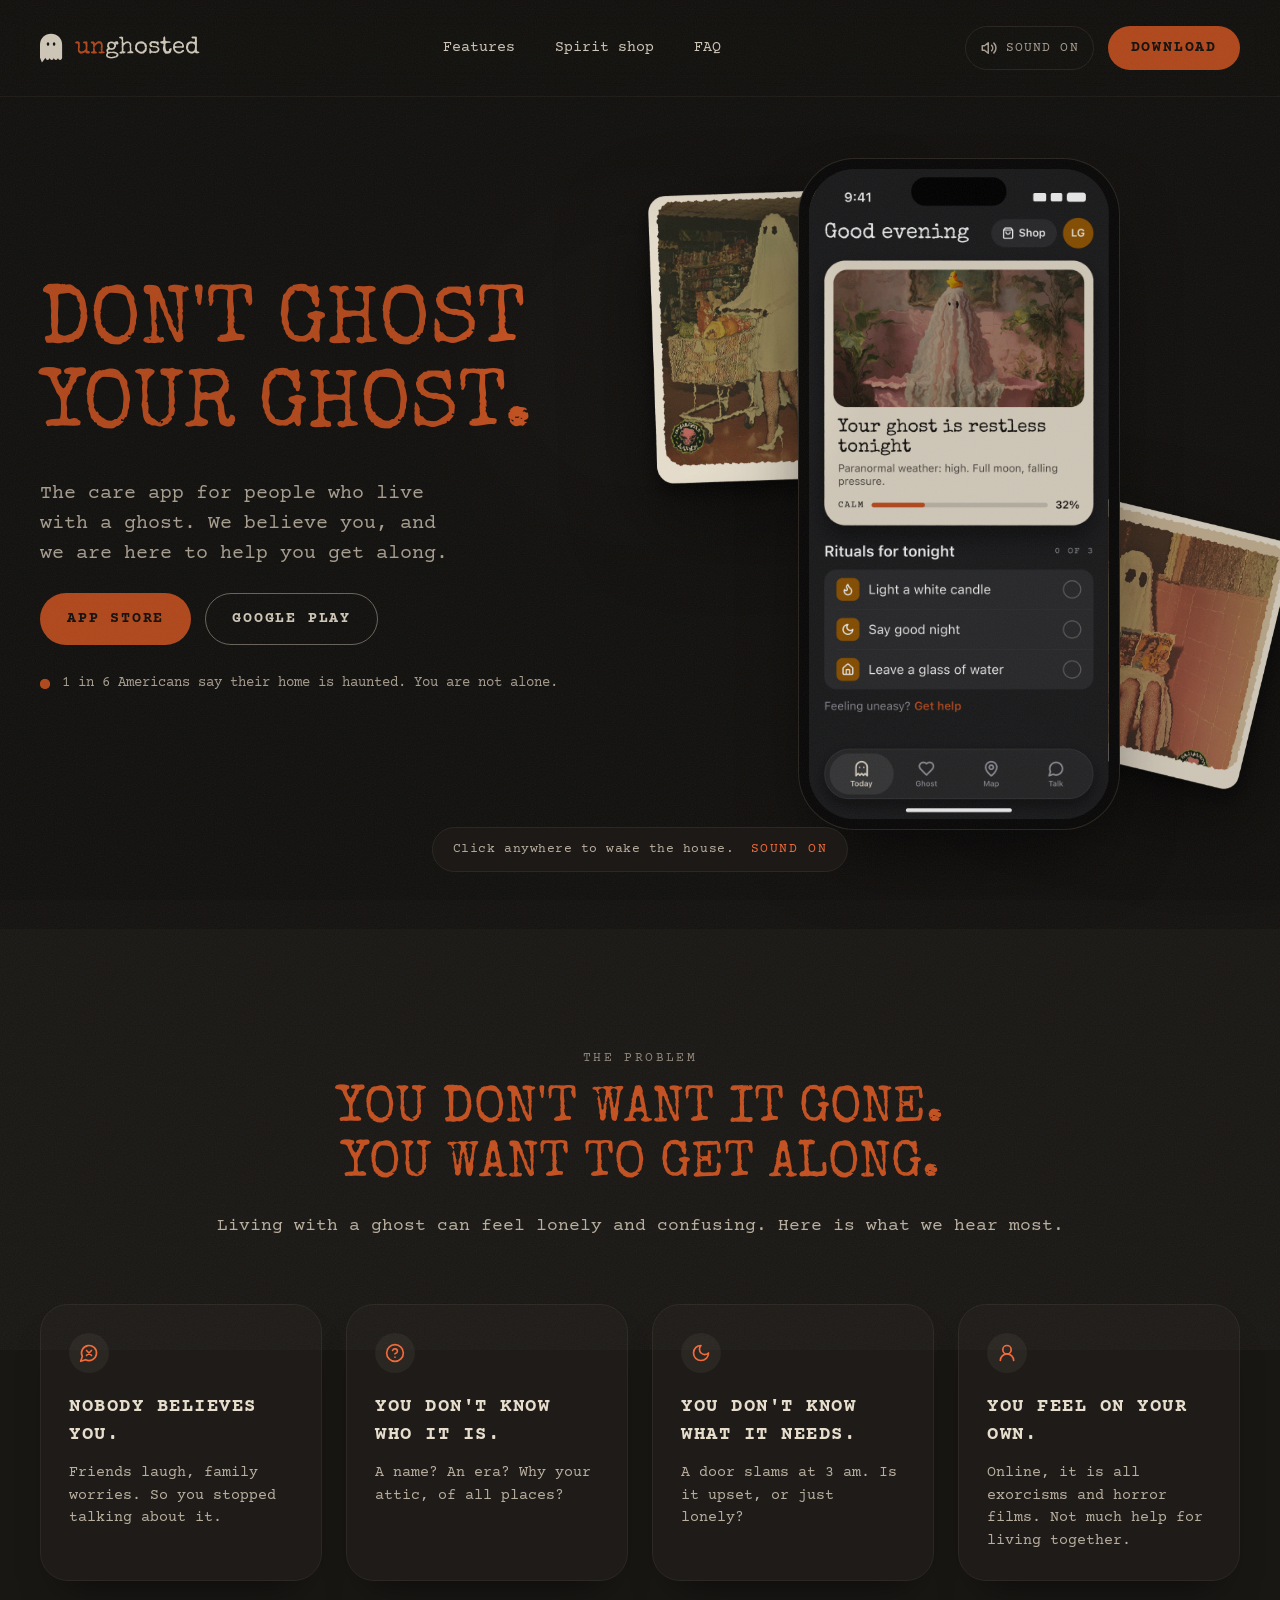
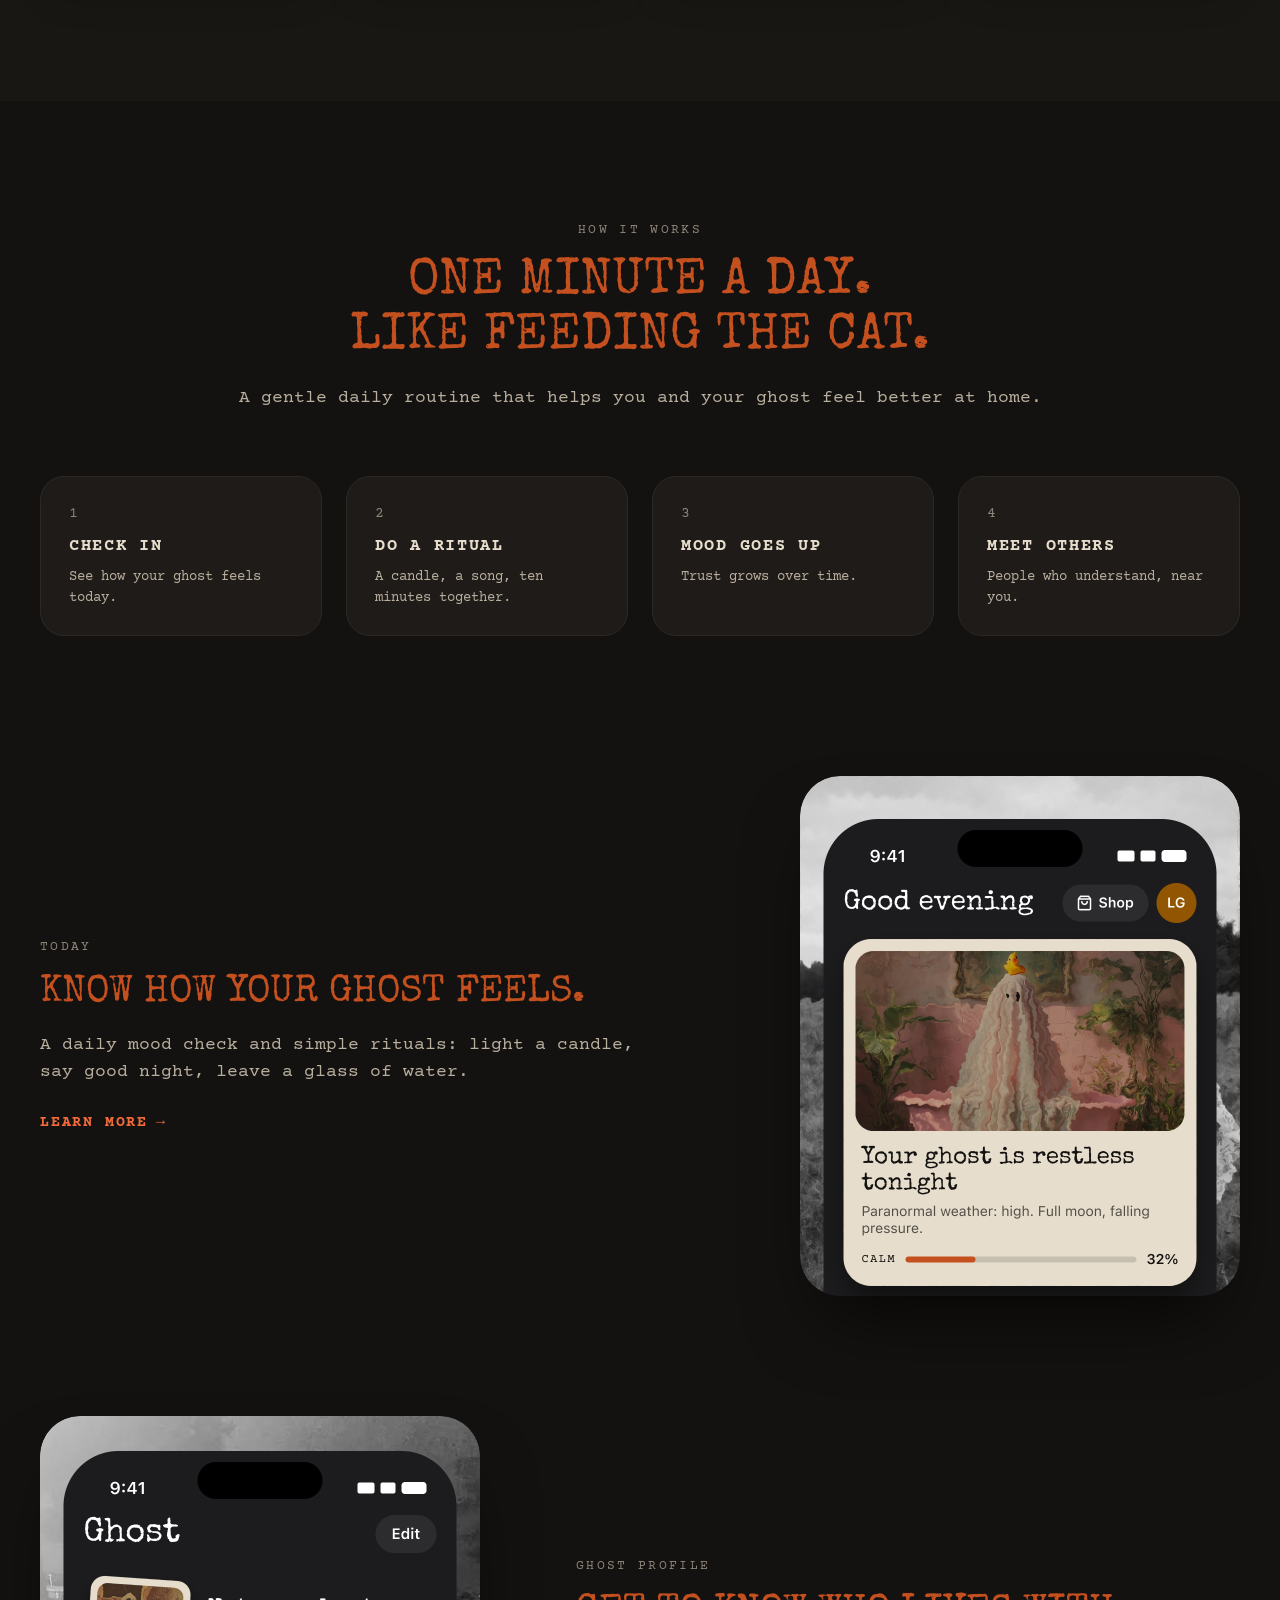
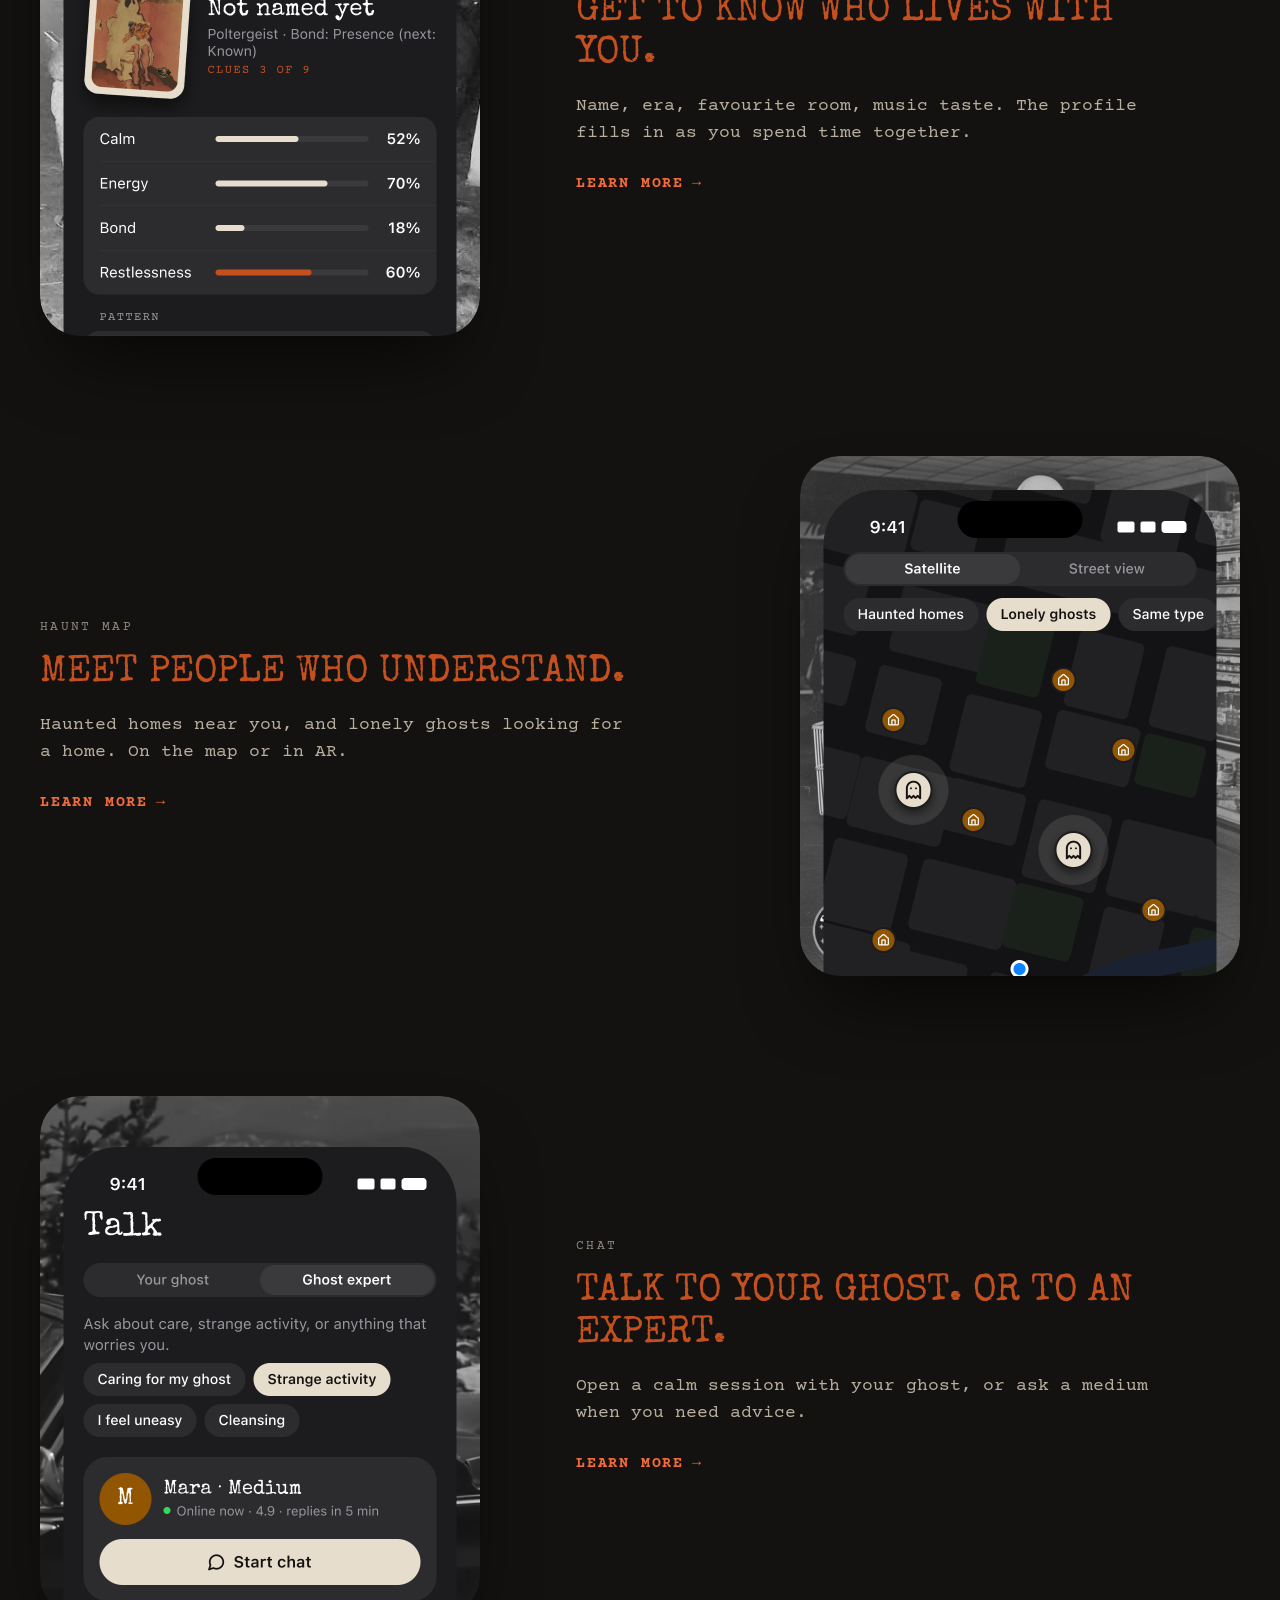
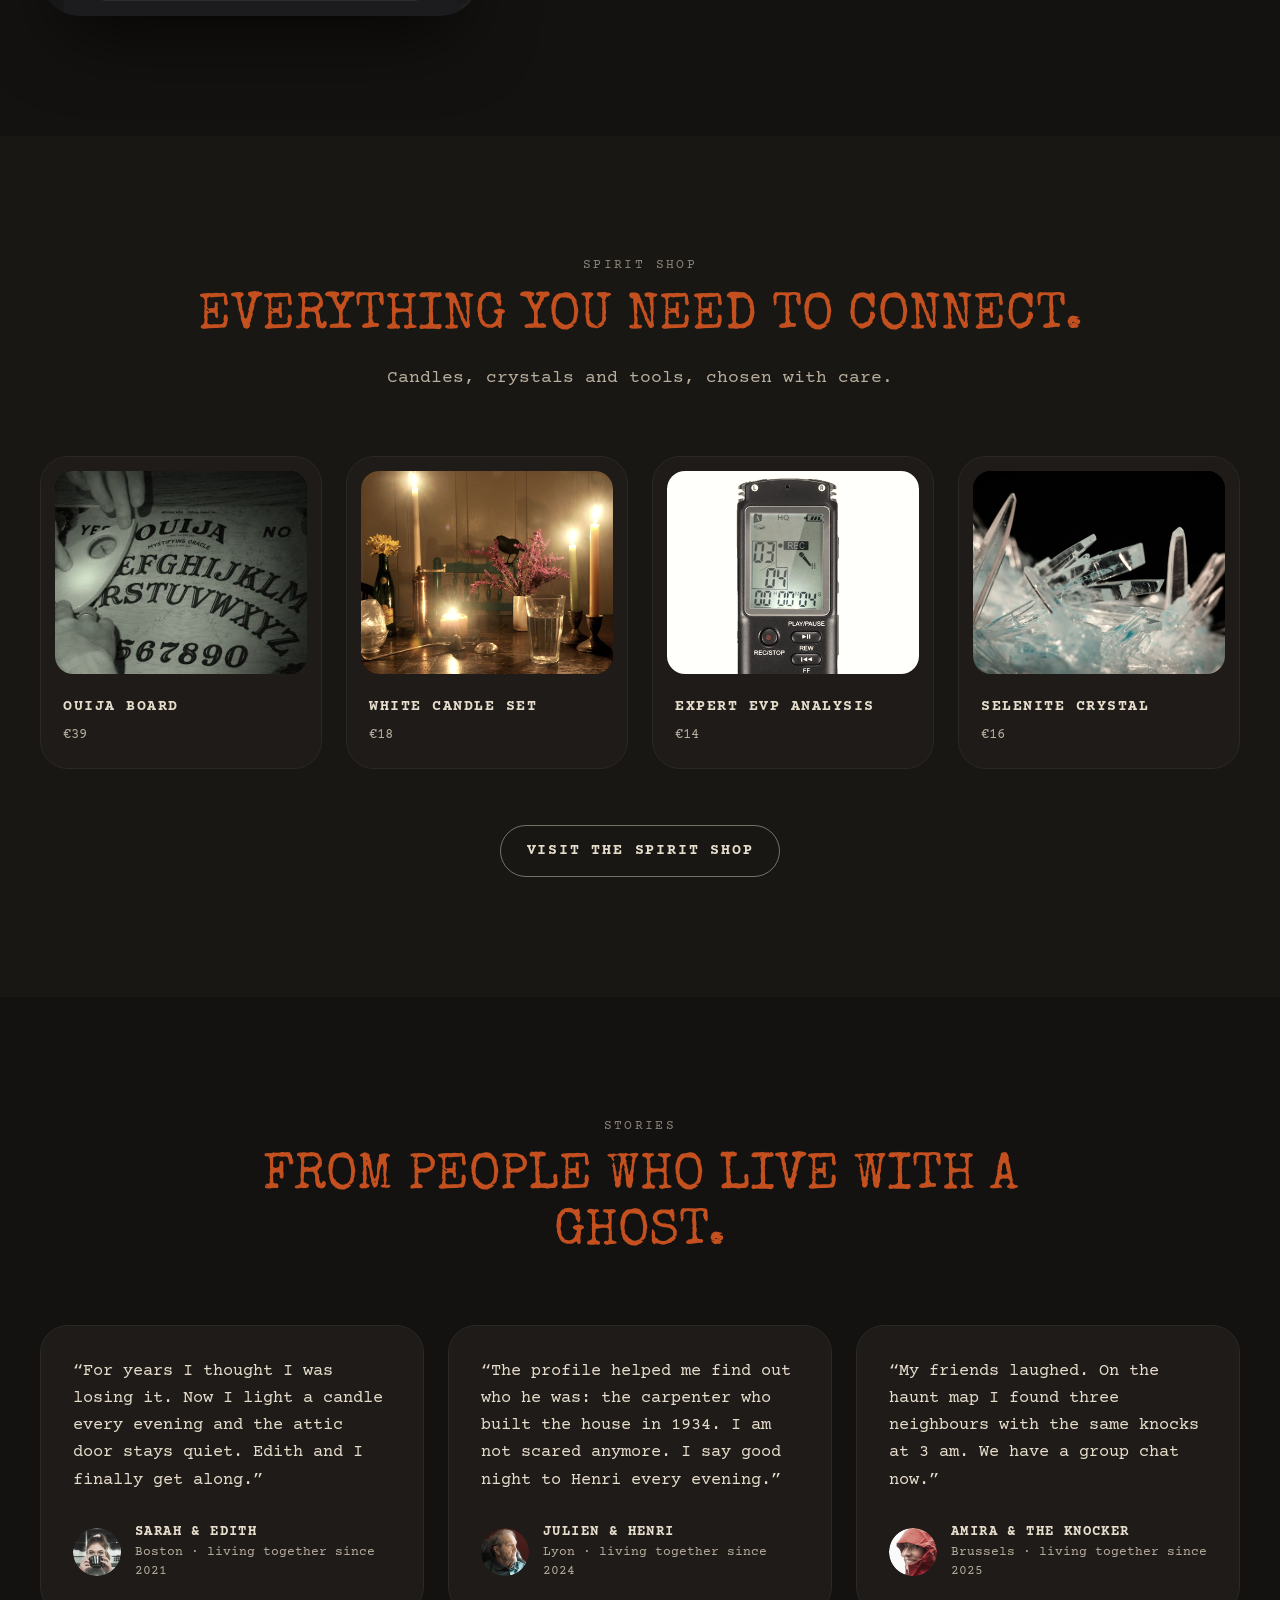
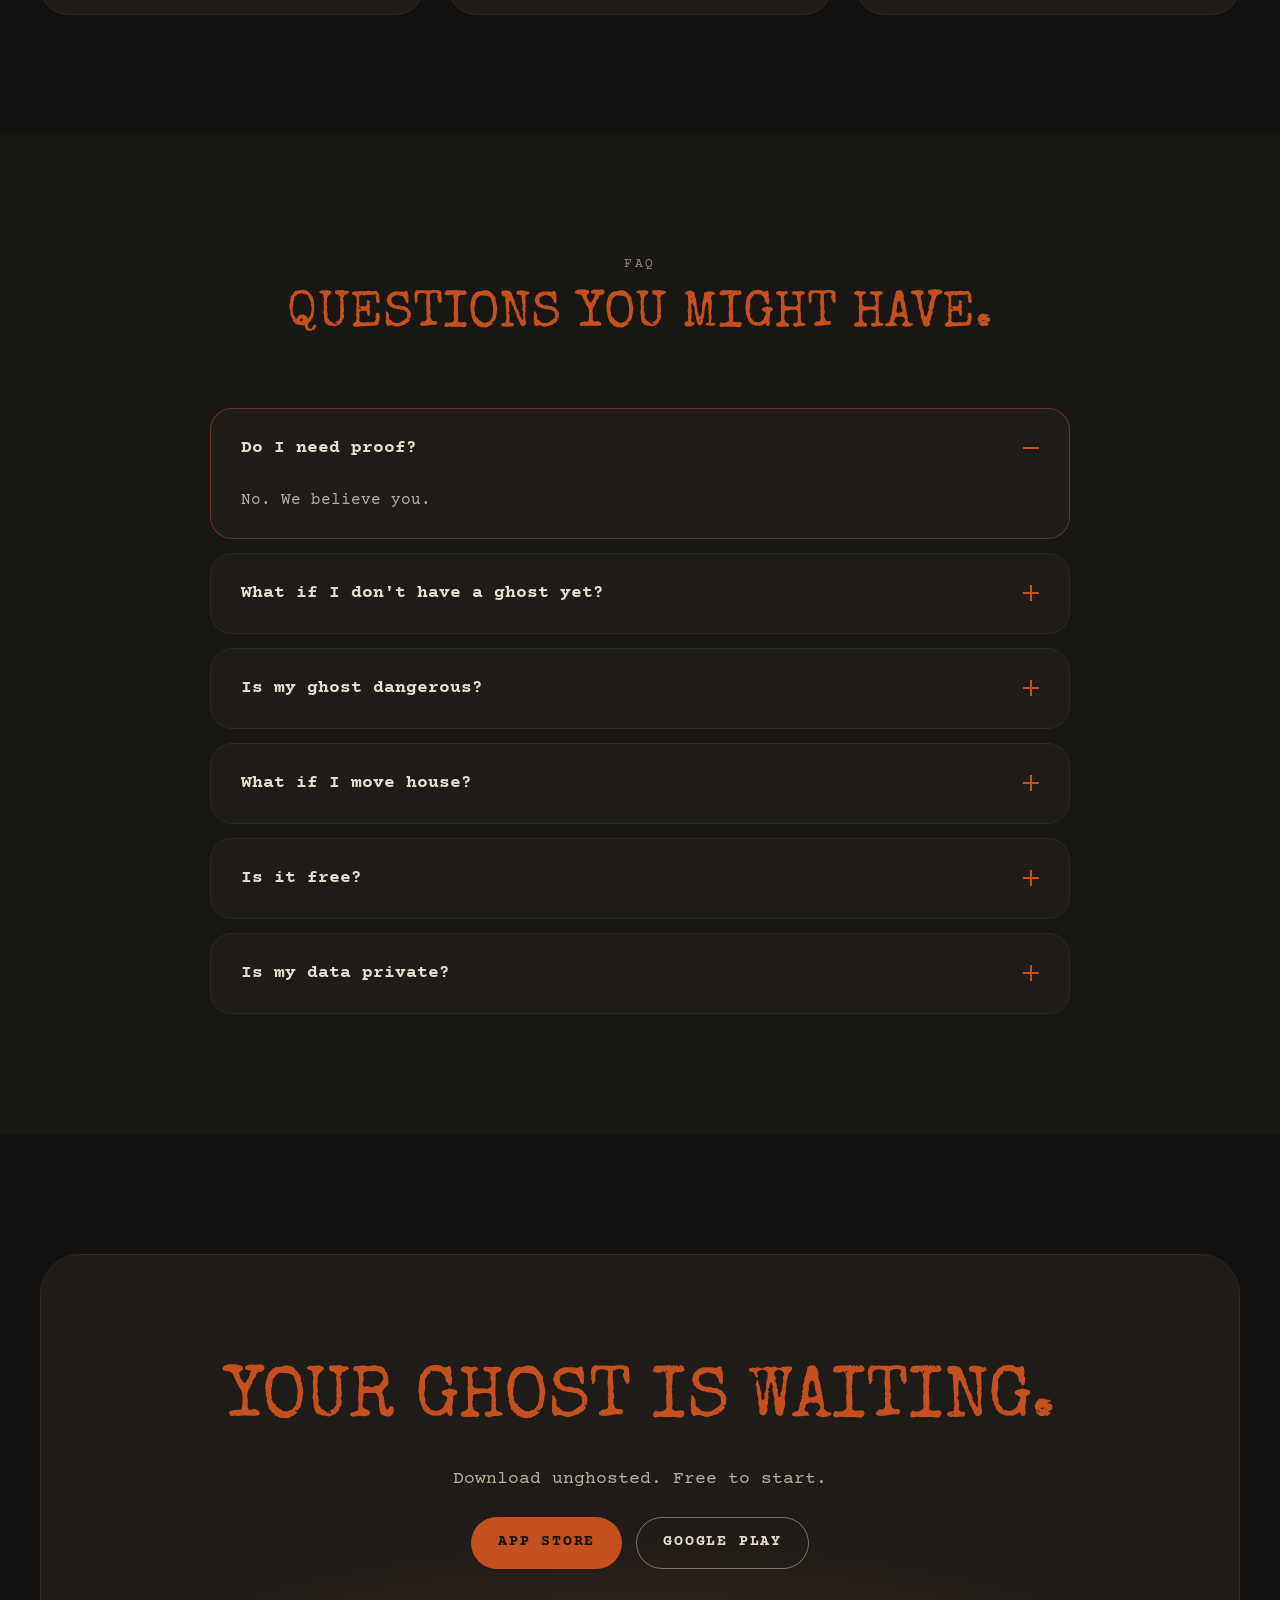
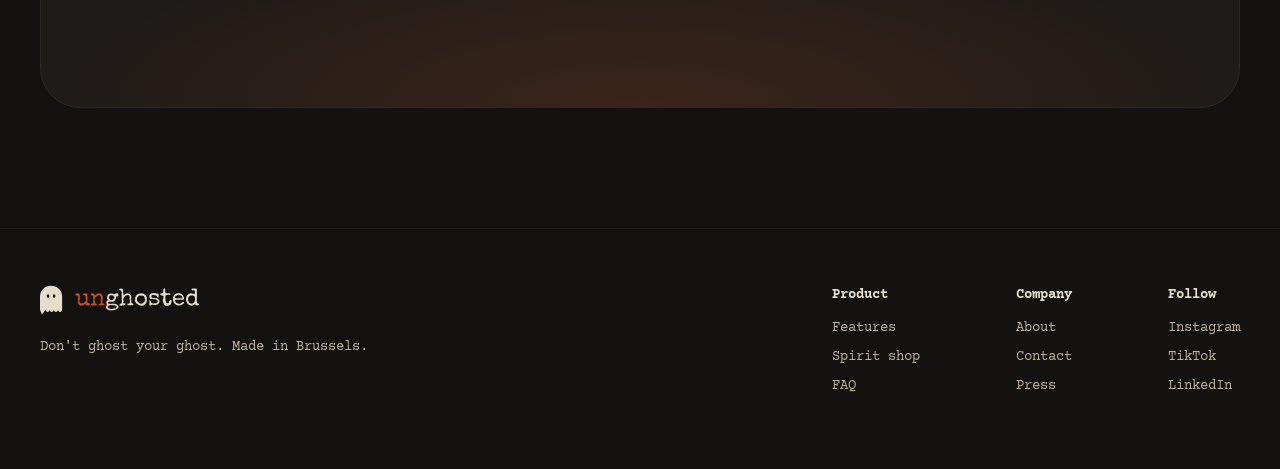
==== index.html @ 817fb68c "Add unghosted landing page Static site built from the Figma landing design: flashlight cursor veil, " ====
<!doctype html>
<html lang="en">
<head>
  <meta charset="utf-8">
  <meta name="viewport" content="width=device-width, initial-scale=1">
  <title>unghosted · Don't ghost your ghost.</title>
  <link rel="icon" href="assets/favicon.svg" type="image/svg+xml">
  <meta name="description" content="The care app for people who live with a ghost. We believe you, and we are here to help you get along.">
  <link rel="preconnect" href="https://fonts.googleapis.com">
  <link rel="preconnect" href="https://fonts.gstatic.com" crossorigin>
  <link href="https://fonts.googleapis.com/css2?family=Courier+Prime:wght@400;700&family=Special+Elite&display=swap" rel="stylesheet">
  <link rel="stylesheet" href="styles.css">
</head>
<body>

  <!-- Experience layers -->
  <div class="veil" aria-hidden="true"></div>
  <div class="grain" aria-hidden="true"></div>

  <!-- 01 Nav -->
  <header class="nav">
    <div class="wrap nav__inner">
      <a href="#top" class="logo" data-sound="boo-short">
        <svg class="logo__mark" viewBox="0 0 24 30" aria-hidden="true"><path fill-rule="evenodd" clip-rule="evenodd" d="M0 11.5385C0 8.47827 1.21566 5.54342 3.37954 3.37954C5.54342 1.21566 8.47827 0 11.5385 0C14.5987 0 17.5335 1.21566 19.6974 3.37954C21.8613 5.54342 23.0769 8.47827 23.0769 11.5385V25.2404C23.0769 25.8142 22.849 26.3645 22.4433 26.7702C22.0375 27.1759 21.4872 27.4038 20.9135 27.4038C20.3397 27.4038 19.7894 27.1759 19.3837 26.7702C18.9779 26.3645 18.75 25.8142 18.75 25.2404C18.75 25.8142 18.5221 26.3645 18.1163 26.7702C17.7106 27.1759 17.1603 27.4038 16.5865 27.4038C16.0128 27.4038 15.4625 27.1759 15.0567 26.7702C14.651 26.3645 14.4231 25.8142 14.4231 25.2404C14.4231 25.8142 14.1951 26.3645 13.7894 26.7702C13.3837 27.1759 12.8334 27.4038 12.2596 27.4038C11.6858 27.4038 11.1355 27.1759 10.7298 26.7702C10.3241 26.3645 10.0962 25.8142 10.0962 25.2404C10.0962 25.8142 9.86822 26.3645 9.46249 26.7702C9.05676 27.1759 8.50648 27.4038 7.93269 27.4038C7.35891 27.4038 6.80862 27.1759 6.40289 26.7702C5.99717 26.3645 5.76923 25.8142 5.76923 25.2404L2.01923 30L0 25.2404V11.5385ZM7.06731 10.8173C7.06731 11.3146 7.20407 11.7915 7.44751 12.1431C7.69094 12.4948 8.02111 12.6923 8.36538 12.6923C8.70966 12.6923 9.03983 12.4948 9.28326 12.1431C9.5267 11.7915 9.66346 11.3146 9.66346 10.8173C9.66346 10.32 9.5267 9.84311 9.28326 9.49148C9.03983 9.13985 8.70966 8.94231 8.36538 8.94231C8.02111 8.94231 7.69094 9.13985 7.44751 9.49148C7.20407 9.84311 7.06731 10.32 7.06731 10.8173ZM13.4135 10.8173C13.4135 11.3146 13.5502 11.7915 13.7937 12.1431C14.0371 12.4948 14.3673 12.6923 14.7115 12.6923C15.0558 12.6923 15.386 12.4948 15.6294 12.1431C15.8729 11.7915 16.0096 11.3146 16.0096 10.8173C16.0096 10.32 15.8729 9.84311 15.6294 9.49148C15.386 9.13985 15.0558 8.94231 14.7115 8.94231C14.3673 8.94231 14.0371 9.13985 13.7937 9.49148C13.5502 9.84311 13.4135 10.32 13.4135 10.8173Z"/></svg>
        <span class="logo__word"><span class="logo__un">un</span>ghosted</span>
      </a>
      <nav class="nav__links" aria-label="Main">
        <a href="#features">Features</a>
        <a href="#shop">Spirit shop</a>
        <a href="#faq">FAQ</a>
      </nav>
      <div class="nav__actions">
        <button class="sound-toggle" type="button" aria-pressed="true" aria-label="Sound on">
          <svg viewBox="0 0 24 24" aria-hidden="true"><path d="M11 5 6 9H3v6h3l5 4V5Z"/><path class="wave" d="M15.5 8.5a5 5 0 0 1 0 7"/><path class="wave" d="M18.5 5.5a9 9 0 0 1 0 13"/><path class="mute" d="m16 9 6 6m0-6-6 6"/></svg>
          <span class="sound-toggle__label">Sound on</span>
        </button>
        <a href="#download" class="btn btn--rust" data-sound="boo">Download</a>
      </div>
    </div>
  </header>

  <main id="top">

    <!-- 02 Hero -->
    <section class="hero">
      <div class="wrap hero__inner">
        <div class="hero__text">
          <h1 class="display flicker reveal">Don't ghost<br>your ghost.</h1>
          <p class="lead reveal" style="--d:.1s">The care app for people who live with a ghost. We believe you, and we are here to help you get along.</p>
          <div class="store-buttons reveal" style="--d:.2s">
            <a href="#download" class="btn btn--rust" data-sound="boo">App Store</a>
            <a href="#download" class="btn btn--ghost" data-sound="boo">Google Play</a>
          </div>
          <p class="proof reveal" style="--d:.3s"><span class="pulse-dot" aria-hidden="true"></span>1 in 6 Americans say their home is haunted. You are not alone.</p>
        </div>
        <div class="hero__visual" data-parallax>
          <img class="print print--back float" src="assets/print-cart.png" alt="Found photo: a ghost in a sheet pushing a shopping cart" data-depth="0.6" data-sound="whisper">
          <img class="print print--front float float--2" src="assets/print-toilet.png" alt="Found photo: a ghost in a sheet reading comics on the toilet" data-depth="1.2" data-sound="whisper">
          <div class="phone float float--3" data-depth="2">
            <img src="assets/hero-today.png" alt="Ghostly app, Today screen: Your ghost is restless tonight">
          </div>
        </div>
      </div>
    </section>

    <!-- 03 Problem -->
    <section class="section section--alt" id="problem">
      <div class="wrap">
        <header class="section__head reveal">
          <p class="eyebrow">The problem</p>
          <h2 class="h2">You don't want it gone.<br>You want to get along.</h2>
          <p class="sub">Living with a ghost can feel lonely and confusing. Here is what we hear most.</p>
        </header>
        <div class="cards cards--4">
          <article class="card reveal" style="--d:.0s">
            <span class="card__icon" aria-hidden="true"><svg viewBox="0 0 24 24"><path d="M7.9 20A9 9 0 1 0 4 16.1L2 22Z"/><path d="m9 9 6 6m0-6-6 6"/></svg></span>
            <h3 class="card__title">Nobody believes you.</h3>
            <p class="card__text">Friends laugh, family worries. So you stopped talking about it.</p>
          </article>
          <article class="card reveal" style="--d:.08s">
            <span class="card__icon" aria-hidden="true"><svg viewBox="0 0 24 24"><circle cx="12" cy="12" r="10"/><path d="M9.1 9a3 3 0 0 1 5.8 1c0 2-3 3-3 3"/><path d="M12 17h.01"/></svg></span>
            <h3 class="card__title">You don't know who it is.</h3>
            <p class="card__text">A name? An era? Why your attic, of all places?</p>
          </article>
          <article class="card reveal" style="--d:.16s">
            <span class="card__icon" aria-hidden="true"><svg viewBox="0 0 24 24"><path d="M12 3a6 6 0 0 0 9 9 9 9 0 1 1-9-9Z"/></svg></span>
            <h3 class="card__title">You don't know what it needs.</h3>
            <p class="card__text">A door slams at 3 am. Is it upset, or just lonely?</p>
          </article>
          <article class="card reveal" style="--d:.24s">
            <span class="card__icon" aria-hidden="true"><svg viewBox="0 0 24 24"><circle cx="12" cy="8" r="5"/><path d="M20 21a8 8 0 0 0-16 0"/></svg></span>
            <h3 class="card__title">You feel on your own.</h3>
            <p class="card__text">Online, it is all exorcisms and horror films. Not much help for living together.</p>
          </article>
        </div>
      </div>
    </section>

    <!-- 04 Features -->
    <section class="section" id="features">
      <div class="wrap">
        <header class="section__head reveal">
          <p class="eyebrow">How it works</p>
          <h2 class="h2">One minute a day.<br>Like feeding the cat.</h2>
          <p class="sub">A gentle daily routine that helps you and your ghost feel better at home.</p>
        </header>

        <ol class="steps">
          <li class="step reveal" style="--d:0s"><span class="step__n">1</span><strong>Check in</strong><span>See how your ghost feels today.</span></li>
          <li class="step reveal" style="--d:.08s"><span class="step__n">2</span><strong>Do a ritual</strong><span>A candle, a song, ten minutes together.</span></li>
          <li class="step reveal" style="--d:.16s"><span class="step__n">3</span><strong>Mood goes up</strong><span>Trust grows over time.</span></li>
          <li class="step reveal" style="--d:.24s"><span class="step__n">4</span><strong>Meet others</strong><span>People who understand, near you.</span></li>
        </ol>

        <div class="feature" id="today">
          <div class="feature__text reveal">
            <p class="eyebrow">Today</p>
            <h3 class="h3">Know how your ghost feels.</h3>
            <p class="sub">A daily mood check and simple rituals: light a candle, say good night, leave a glass of water.</p>
            <a class="link" href="#download" data-sound="creak">Learn more <span aria-hidden="true">→</span></a>
          </div>
          <div class="feature__visual reveal tilt" style="--d:.1s"><img src="assets/feature-today.png" alt="Today screen: your ghost is restless tonight, calm 32%"></div>
        </div>

        <div class="feature feature--flip" id="profile">
          <div class="feature__text reveal">
            <p class="eyebrow">Ghost profile</p>
            <h3 class="h3">Get to know who lives with you.</h3>
            <p class="sub">Name, era, favourite room, music taste. The profile fills in as you spend time together.</p>
            <a class="link" href="#download" data-sound="creak">Learn more <span aria-hidden="true">→</span></a>
          </div>
          <div class="feature__visual reveal tilt" style="--d:.1s"><img src="assets/feature-profile.png" alt="Ghost profile screen: not named yet, poltergeist, clues 3 of 9"></div>
        </div>

        <div class="feature" id="map">
          <div class="feature__text reveal">
            <p class="eyebrow">Haunt map</p>
            <h3 class="h3">Meet people who understand.</h3>
            <p class="sub">Haunted homes near you, and lonely ghosts looking for a home. On the map or in AR.</p>
            <a class="link" href="#download" data-sound="creak">Learn more <span aria-hidden="true">→</span></a>
          </div>
          <div class="feature__visual reveal tilt" style="--d:.1s"><img src="assets/feature-map.png" alt="Haunt map screen with haunted homes and lonely ghosts nearby"></div>
        </div>

        <div class="feature feature--flip" id="chat">
          <div class="feature__text reveal">
            <p class="eyebrow">Chat</p>
            <h3 class="h3">Talk to your ghost. Or to an expert.</h3>
            <p class="sub">Open a calm session with your ghost, or ask a medium when you need advice.</p>
            <a class="link" href="#download" data-sound="creak">Learn more <span aria-hidden="true">→</span></a>
          </div>
          <div class="feature__visual reveal tilt" style="--d:.1s"><img src="assets/feature-chat.png" alt="Talk screen: ghost expert Mara, medium, online now"></div>
        </div>
      </div>
    </section>

    <!-- 05 Spirit shop -->
    <section class="section section--alt" id="shop">
      <div class="wrap">
        <header class="section__head section__head--center reveal">
          <p class="eyebrow">Spirit shop</p>
          <h2 class="h2">Everything you need to connect.</h2>
          <p class="sub">Candles, crystals and tools, chosen with care.</p>
        </header>
        <div class="cards cards--4">
          <a class="product reveal" href="#download" style="--d:0s" data-sound="whisper">
            <span class="product__img"><img src="assets/shop-ouija.jpg" alt="Ouija board in night vision"></span>
            <span class="product__name">Ouija board</span><span class="product__price">€39</span>
          </a>
          <a class="product reveal" href="#download" style="--d:.08s" data-sound="whisper">
            <span class="product__img"><img src="assets/shop-candles.jpg" alt="White candles on a wooden table"></span>
            <span class="product__name">White candle set</span><span class="product__price">€18</span>
          </a>
          <a class="product reveal" href="#download" style="--d:.16s" data-sound="whisper">
            <span class="product__img"><img src="assets/shop-evp.jpg" alt="Digital voice recorder for EVP"></span>
            <span class="product__name">Expert EVP analysis</span><span class="product__price">€14</span>
          </a>
          <a class="product reveal" href="#download" style="--d:.24s" data-sound="whisper">
            <span class="product__img"><img src="assets/shop-selenite.jpg" alt="Selenite crystal"></span>
            <span class="product__name">Selenite crystal</span><span class="product__price">€16</span>
          </a>
        </div>
        <div class="center reveal"><a class="btn btn--ghost" href="#download" data-sound="boo">Visit the Spirit shop</a></div>
      </div>
    </section>

    <!-- 06 Testimonials -->
    <section class="section" id="stories">
      <div class="wrap">
        <header class="section__head section__head--center reveal">
          <p class="eyebrow">Stories</p>
          <h2 class="h2">From people who live with a ghost.</h2>
        </header>
        <div class="cards cards--3">
          <figure class="quote reveal" style="--d:0s">
            <blockquote>“For years I thought I was losing it. Now I light a candle every evening and the attic door stays quiet. Edith and I finally get along.”</blockquote>
            <figcaption><img src="assets/avatar-sarah.png" alt=""><span><strong>Sarah &amp; Edith</strong>Boston · living together since 2021</span></figcaption>
          </figure>
          <figure class="quote reveal" style="--d:.08s">
            <blockquote>“The profile helped me find out who he was: the carpenter who built the house in 1934. I am not scared anymore. I say good night to Henri every evening.”</blockquote>
            <figcaption><img src="assets/avatar-julien.png" alt=""><span><strong>Julien &amp; Henri</strong>Lyon · living together since 2024</span></figcaption>
          </figure>
          <figure class="quote reveal" style="--d:.16s">
            <blockquote>“My friends laughed. On the haunt map I found three neighbours with the same knocks at 3 am. We have a group chat now.”</blockquote>
            <figcaption><img src="assets/avatar-amira.png" alt=""><span><strong>Amira &amp; the knocker</strong>Brussels · living together since 2025</span></figcaption>
          </figure>
        </div>
      </div>
    </section>

    <!-- 07 FAQ -->
    <section class="section section--alt" id="faq">
      <div class="wrap wrap--narrow">
        <header class="section__head section__head--center reveal">
          <p class="eyebrow">FAQ</p>
          <h2 class="h2">Questions you might have.</h2>
        </header>
        <div class="faq">
          <details class="faq__item reveal" open>
            <summary>Do I need proof?<span class="faq__sign" aria-hidden="true"></span></summary>
            <div class="faq__body"><p>No. We believe you.</p></div>
          </details>
          <details class="faq__item reveal">
            <summary>What if I don't have a ghost yet?<span class="faq__sign" aria-hidden="true"></span></summary>
            <div class="faq__body"><p>Open the haunt map. Lonely ghosts nearby are looking for a calm home. Adopt one, or foster for a week first.</p></div>
          </details>
          <details class="faq__item reveal">
            <summary>Is my ghost dangerous?<span class="faq__sign" aria-hidden="true"></span></summary>
            <div class="faq__body"><p>Most are just lonely. If something feels off, like headaches or weeks of bad sleep, the app checks the house first and points you to real help.</p></div>
          </details>
          <details class="faq__item reveal">
            <summary>What if I move house?<span class="faq__sign" aria-hidden="true"></span></summary>
            <div class="faq__body"><p>Some ghosts come with you, some stay with the house. Your profile, diary and rituals move with you either way.</p></div>
          </details>
          <details class="faq__item reveal">
            <summary>Is it free?<span class="faq__sign" aria-hidden="true"></span></summary>
            <div class="faq__body"><p>Free to start. Ghostly+ is €4.99 a month for chat, Ghost Finder and all rituals.</p></div>
          </details>
          <details class="faq__item reveal">
            <summary>Is my data private?<span class="faq__sign" aria-hidden="true"></span></summary>
            <div class="faq__body"><p>Yes. Your diary stays yours, and homes on the haunt map are anonymised.</p></div>
          </details>
        </div>
      </div>
    </section>

    <!-- 08 Final CTA -->
    <section class="section" id="download">
      <div class="wrap">
        <div class="cta reveal">
          <h2 class="display display--cta flicker">Your ghost is waiting.</h2>
          <p class="sub">Download unghosted. Free to start.</p>
          <div class="store-buttons store-buttons--center">
            <a href="#download" class="btn btn--rust" data-sound="boo">App Store</a>
            <a href="#download" class="btn btn--ghost" data-sound="boo">Google Play</a>
          </div>
        </div>
      </div>
    </section>
  </main>

  <!-- 09 Footer -->
  <footer class="footer">
    <div class="wrap footer__inner">
      <div>
        <a href="#top" class="logo logo--footer" data-sound="boo-short"><svg class="logo__mark" viewBox="0 0 24 30" aria-hidden="true"><path fill-rule="evenodd" clip-rule="evenodd" d="M0 11.5385C0 8.47827 1.21566 5.54342 3.37954 3.37954C5.54342 1.21566 8.47827 0 11.5385 0C14.5987 0 17.5335 1.21566 19.6974 3.37954C21.8613 5.54342 23.0769 8.47827 23.0769 11.5385V25.2404C23.0769 25.8142 22.849 26.3645 22.4433 26.7702C22.0375 27.1759 21.4872 27.4038 20.9135 27.4038C20.3397 27.4038 19.7894 27.1759 19.3837 26.7702C18.9779 26.3645 18.75 25.8142 18.75 25.2404C18.75 25.8142 18.5221 26.3645 18.1163 26.7702C17.7106 27.1759 17.1603 27.4038 16.5865 27.4038C16.0128 27.4038 15.4625 27.1759 15.0567 26.7702C14.651 26.3645 14.4231 25.8142 14.4231 25.2404C14.4231 25.8142 14.1951 26.3645 13.7894 26.7702C13.3837 27.1759 12.8334 27.4038 12.2596 27.4038C11.6858 27.4038 11.1355 27.1759 10.7298 26.7702C10.3241 26.3645 10.0962 25.8142 10.0962 25.2404C10.0962 25.8142 9.86822 26.3645 9.46249 26.7702C9.05676 27.1759 8.50648 27.4038 7.93269 27.4038C7.35891 27.4038 6.80862 27.1759 6.40289 26.7702C5.99717 26.3645 5.76923 25.8142 5.76923 25.2404L2.01923 30L0 25.2404V11.5385ZM7.06731 10.8173C7.06731 11.3146 7.20407 11.7915 7.44751 12.1431C7.69094 12.4948 8.02111 12.6923 8.36538 12.6923C8.70966 12.6923 9.03983 12.4948 9.28326 12.1431C9.5267 11.7915 9.66346 11.3146 9.66346 10.8173C9.66346 10.32 9.5267 9.84311 9.28326 9.49148C9.03983 9.13985 8.70966 8.94231 8.36538 8.94231C8.02111 8.94231 7.69094 9.13985 7.44751 9.49148C7.20407 9.84311 7.06731 10.32 7.06731 10.8173ZM13.4135 10.8173C13.4135 11.3146 13.5502 11.7915 13.7937 12.1431C14.0371 12.4948 14.3673 12.6923 14.7115 12.6923C15.0558 12.6923 15.386 12.4948 15.6294 12.1431C15.8729 11.7915 16.0096 11.3146 16.0096 10.8173C16.0096 10.32 15.8729 9.84311 15.6294 9.49148C15.386 9.13985 15.0558 8.94231 14.7115 8.94231C14.3673 8.94231 14.0371 9.13985 13.7937 9.49148C13.5502 9.84311 13.4135 10.32 13.4135 10.8173Z"/></svg><span class="logo__word"><span class="logo__un">un</span>ghosted</span></a>
        <p class="footer__tag">Don't ghost your ghost. Made in Brussels.</p>
      </div>
      <div class="footer__cols">
        <div><h4>Product</h4><a href="#features">Features</a><a href="#shop">Spirit shop</a><a href="#faq">FAQ</a></div>
        <div><h4>Company</h4><a href="#">About</a><a href="#">Contact</a><a href="#">Press</a></div>
        <div><h4>Follow</h4><a href="#">Instagram</a><a href="#">TikTok</a><a href="#">LinkedIn</a></div>
      </div>
    </div>
  </footer>

  <!-- Tiny toast, shown once, to say sound exists -->
  <div class="toast" role="status" aria-live="polite">Click anywhere to wake the house. <span>Sound on</span></div>

  <script src="main.js"></script>
</body>
</html>
---- styles.css ----
/* ghostly landing · built from Figma "Landing / Desktop v2 (styled)" */

:root {
  --bg: #141210;
  --bg-alt: #191714;
  --card: #1e1b18;
  --line: #2c2823;
  --cream: #e6ddcc;
  --sub: #b9af9f;
  --muted: #8e8579;
  --rust: #c4501f;
  --rust-hi: #f26b3a;

  /* Flashlight veil: 10% black everywhere, cut out around the cursor */
  --veil: 0.10;
  --torch: 220px;          /* radius of the clear circle */
  --torch-soft: 55%;       /* where the fade starts inside that radius */
  --x: 50vw;
  --y: 40vh;

  --type: "Special Elite", "Courier New", monospace;
  --mono: "Courier Prime", "Courier New", monospace;
  --ease: cubic-bezier(.2, .7, .2, 1);
}

* { box-sizing: border-box; }
html { scroll-behavior: smooth; }
body {
  margin: 0;
  background: var(--bg);
  color: var(--cream);
  font-family: var(--mono);
  font-size: 16px;
  line-height: 1.5;
  -webkit-font-smoothing: antialiased;
  overflow-x: hidden;
}
img { display: block; max-width: 100%; }
a { color: inherit; text-decoration: none; }
::selection { background: var(--rust); color: var(--bg); }

.wrap { width: min(1200px, 100% - 48px); margin-inline: auto; }
.wrap--narrow { width: min(860px, 100% - 48px); }
.center { display: flex; justify-content: center; margin-top: 56px; }

/* ---------- Experience layers ---------- */

.veil {
  position: fixed;
  inset: 0;
  z-index: 90;
  pointer-events: none;
  background: rgba(0, 0, 0, var(--veil));
  -webkit-mask-image: radial-gradient(circle var(--torch) at var(--x) var(--y), transparent 0, transparent var(--torch-soft), #000 100%);
          mask-image: radial-gradient(circle var(--torch) at var(--x) var(--y), transparent 0, transparent var(--torch-soft), #000 100%);
  transition: opacity .6s var(--ease);
}
.veil.is-idle { opacity: 1; }

.grain {
  position: fixed;
  inset: -50%;
  z-index: 91;
  pointer-events: none;
  opacity: .06;
  background-image: url("data:image/svg+xml;utf8,<svg xmlns='http://www.w3.org/2000/svg' width='160' height='160'><filter id='n'><feTurbulence type='fractalNoise' baseFrequency='.9' numOctaves='2' stitchTiles='stitch'/></filter><rect width='100%' height='100%' filter='url(%23n)'/></svg>");
  animation: grain 1.2s steps(6) infinite;
}
@keyframes grain {
  0% { transform: translate(0, 0); }
  20% { transform: translate(-3%, 2%); }
  40% { transform: translate(2%, -3%); }
  60% { transform: translate(-2%, -1%); }
  80% { transform: translate(3%, 3%); }
  100% { transform: translate(0, 0); }
}

/* ---------- Type ---------- */

.display {
  font-family: var(--type);
  font-weight: 400;
  color: var(--rust);
  text-transform: uppercase;
  font-size: clamp(48px, 6.4vw, 92px);
  line-height: 1.02;
  margin: 0 0 28px;
  letter-spacing: -.01em;
}
.display--cta { font-size: clamp(42px, 5.6vw, 76px); text-align: center; }
.h2 {
  font-family: var(--type);
  font-weight: 400;
  color: var(--rust);
  text-transform: uppercase;
  font-size: clamp(34px, 4vw, 52px);
  line-height: 1.08;
  margin: 0 0 20px;
}
.h3 {
  font-family: var(--type);
  font-weight: 400;
  color: var(--rust);
  text-transform: uppercase;
  font-size: clamp(30px, 3vw, 40px);
  line-height: 1.1;
  margin: 0 0 18px;
}
.eyebrow {
  margin: 0 0 14px;
  color: var(--muted);
  text-transform: uppercase;
  letter-spacing: .18em;
  font-size: 13px;
}
.lead, .sub { color: var(--sub); font-size: 18px; margin: 0 0 24px; }
.lead { font-size: 20px; max-width: 34ch; }

/* candle-like flicker on big rust headlines */
.flicker { animation: flicker 7s infinite; }
@keyframes flicker {
  0%, 18%, 22%, 62%, 64%, 100% { opacity: 1; text-shadow: 0 0 24px rgba(196, 80, 31, .25); }
  20% { opacity: .55; text-shadow: none; }
  63% { opacity: .75; text-shadow: none; }
}

/* ---------- Buttons ---------- */

.btn {
  display: inline-flex;
  align-items: center;
  justify-content: center;
  height: 52px;
  padding: 0 26px;
  border-radius: 999px;
  font-family: var(--mono);
  font-weight: 700;
  font-size: 15px;
  letter-spacing: .12em;
  text-transform: uppercase;
  border: 1px solid transparent;
  cursor: pointer;
  transition: transform .35s var(--ease), background-color .3s, color .3s, border-color .3s, box-shadow .3s;
}
.btn:hover { transform: translateY(-2px); }
.btn:active { transform: translateY(0) scale(.98); }
.btn--rust { background: var(--rust); color: var(--bg); }
.btn--rust:hover { background: var(--rust-hi); box-shadow: 0 10px 30px -10px rgba(242, 107, 58, .6); }
.btn--ghost { color: var(--cream); border-color: rgba(230, 221, 204, .45); }
.btn--ghost:hover { border-color: var(--cream); background: rgba(230, 221, 204, .06); }
.btn:hover { animation: wobble .5s var(--ease); }
@keyframes wobble {
  0% { transform: translateY(-2px) rotate(0); }
  30% { transform: translateY(-2px) rotate(-1.5deg); }
  60% { transform: translateY(-2px) rotate(1deg); }
  100% { transform: translateY(-2px) rotate(0); }
}

.link {
  display: inline-flex;
  gap: 8px;
  color: var(--rust-hi);
  font-weight: 700;
  font-size: 15px;
  letter-spacing: .12em;
  text-transform: uppercase;
}
.link span { transition: transform .35s var(--ease); }
.link:hover span { transform: translateX(6px); }

/* ---------- Nav ---------- */

.nav {
  position: sticky;
  top: 0;
  z-index: 50;
  background: rgba(20, 18, 16, .72);
  backdrop-filter: blur(14px);
  -webkit-backdrop-filter: blur(14px);
  border-bottom: 1px solid rgba(230, 221, 204, .06);
}
.nav__inner { display: flex; align-items: center; justify-content: space-between; height: 96px; gap: 24px; }
.logo { display: inline-flex; align-items: center; gap: 12px; }
.logo__mark { width: 23px; height: 30px; fill: var(--cream); animation: hover-mark 4s ease-in-out infinite; transform-origin: 50% 100%; }
.logo:hover .logo__mark { animation: shiver .5s linear, hover-mark 4s ease-in-out infinite; }
@keyframes hover-mark { 50% { transform: translateY(-3px) rotate(-3deg); } }
.logo__word { font-family: var(--type); font-size: 24px; color: var(--cream); line-height: 1; }
.logo__un { color: var(--rust); }
.nav__links { display: flex; gap: 40px; }
.nav__links a { font-size: 15px; position: relative; }
.nav__links a::after {
  content: ""; position: absolute; left: 0; right: 0; bottom: -6px; height: 1px; background: var(--rust);
  transform: scaleX(0); transform-origin: left; transition: transform .4s var(--ease);
}
.nav__links a:hover::after { transform: scaleX(1); }
.nav__actions { display: flex; align-items: center; gap: 14px; }
.nav .btn { height: 44px; padding: 0 22px; }

.sound-toggle {
  display: inline-flex; align-items: center; gap: 8px;
  height: 44px; padding: 0 14px;
  background: transparent; color: var(--sub);
  border: 1px solid var(--line); border-radius: 999px;
  font-family: var(--mono); font-size: 13px; letter-spacing: .08em; text-transform: uppercase;
  cursor: pointer; transition: color .3s, border-color .3s;
}
.sound-toggle:hover { color: var(--cream); border-color: var(--muted); }
.sound-toggle svg { width: 18px; height: 18px; fill: none; stroke: currentColor; stroke-width: 2; stroke-linecap: round; stroke-linejoin: round; }
.sound-toggle .mute { display: none; }
.sound-toggle[aria-pressed="false"] .wave { display: none; }
.sound-toggle[aria-pressed="false"] .mute { display: inline; }
.sound-toggle[aria-pressed="true"] .wave { animation: wave 1.6s ease-in-out infinite; }
.sound-toggle[aria-pressed="true"] .wave + .wave { animation-delay: .2s; }
@keyframes wave { 50% { opacity: .3; } }

/* ---------- Hero ---------- */

.hero { padding: 72px 0 120px; min-height: calc(100vh - 96px); display: flex; align-items: center; }
.hero__inner { display: grid; grid-template-columns: 1.05fr 1fr; gap: 48px; align-items: center; }
.store-buttons { display: flex; gap: 14px; flex-wrap: wrap; margin-bottom: 28px; }
.store-buttons--center { justify-content: center; }
.proof { display: flex; align-items: center; gap: 12px; margin: 0; color: var(--sub); font-size: 14px; }
.pulse-dot { width: 10px; height: 10px; border-radius: 50%; background: var(--rust); position: relative; flex: none; }
.pulse-dot::after { content: ""; position: absolute; inset: 0; border-radius: 50%; background: var(--rust); animation: ping 2.4s ease-out infinite; }
@keyframes ping { 0% { transform: scale(1); opacity: .7; } 100% { transform: scale(3.2); opacity: 0; } }

.hero__visual { position: relative; height: 640px; }
.hero__visual > * { position: absolute; will-change: transform; }
.print { width: 300px; cursor: pointer; filter: drop-shadow(0 30px 40px rgba(0, 0, 0, .5)); }
.print--back { top: 10px; left: -50px; width: 280px; }
.print--front { bottom: -10px; right: -70px; width: 320px; }
.phone {
  left: 50%; top: 50%;
  width: 300px; margin: -320px 0 0 -150px;
  border-radius: 46px;
  overflow: hidden;
  box-shadow: 0 0 0 10px #0b0a09, 0 0 0 11px #2d2924, 0 40px 80px -20px rgba(0, 0, 0, .8);
}
.phone img { width: 100%; }

/* idle float, the JS parallax adds its own translate on a wrapper var */
.float { animation: float 9s ease-in-out infinite; }
.float--2 { animation-duration: 11s; animation-delay: -3s; }
.float--3 { animation-duration: 13s; animation-delay: -6s; }
@keyframes float {
  0%, 100% { translate: var(--px, 0) calc(var(--py, 0px) + 0px); rotate: var(--r0, 0deg); }
  50% { translate: var(--px, 0) calc(var(--py, 0px) - 14px); rotate: calc(var(--r0, 0deg) + 1.5deg); }
}
.print--back { --r0: -9deg; }
.print--front { --r0: 7deg; }
.phone { --r0: -2deg; }

/* ---------- Sections ---------- */

.section { padding: 120px 0; position: relative; }
.section--alt { background: var(--bg-alt); }
.section__head { max-width: 900px; margin: 0 auto 64px; text-align: center; }
.section__head--center { text-align: center; }

.cards { display: grid; gap: 24px; }
.cards--4 { grid-template-columns: repeat(4, 1fr); }
.cards--3 { grid-template-columns: repeat(3, 1fr); }

.card {
  background: var(--card);
  border: 1px solid var(--line);
  border-radius: 28px;
  padding: 28px;
  box-shadow: 0 24px 40px -24px rgba(0, 0, 0, .6);
  transition: transform .5s var(--ease), border-color .4s;
}
.card:hover { transform: translateY(-6px); border-color: rgba(196, 80, 31, .5); }
.card__icon {
  display: grid; place-items: center;
  width: 40px; height: 40px; border-radius: 50%;
  background: #2a2622; margin-bottom: 20px;
}
.card__icon svg { width: 20px; height: 20px; fill: none; stroke: var(--rust-hi); stroke-width: 2; stroke-linecap: round; stroke-linejoin: round; }
.card:hover .card__icon { animation: shiver .5s linear; }
@keyframes shiver { 20%, 60% { transform: translateX(-2px) rotate(-4deg); } 40%, 80% { transform: translateX(2px) rotate(4deg); } }
.card__title { font-size: 19px; font-weight: 700; text-transform: uppercase; letter-spacing: .08em; line-height: 1.45; margin: 0 0 14px; }
.card__text { color: var(--sub); font-size: 15px; margin: 0; }

.steps { list-style: none; padding: 0; margin: 0 0 140px; display: grid; grid-template-columns: repeat(4, 1fr); gap: 24px; }
.step { display: flex; flex-direction: column; gap: 8px; background: var(--card); border: 1px solid var(--line); border-radius: 24px; padding: 26px 28px; }
.step__n { color: var(--muted); font-size: 15px; }
.step strong { font-size: 17px; text-transform: uppercase; letter-spacing: .1em; }
.step span:last-child { color: var(--sub); font-size: 14px; }

.feature { display: grid; grid-template-columns: 1fr 440px; gap: 96px; align-items: center; margin-bottom: 120px; }
.feature:last-child { margin-bottom: 0; }
.feature--flip { grid-template-columns: 440px 1fr; }
.feature--flip .feature__visual { order: -1; }
.feature__text { max-width: 600px; }
.feature__visual { border-radius: 40px; overflow: hidden; box-shadow: 0 40px 80px -30px rgba(0, 0, 0, .8); transform-style: preserve-3d; transition: transform .6s var(--ease); }
.feature__visual img { width: 100%; transition: transform 1.2s var(--ease); }
.feature__visual:hover img { transform: scale(1.03); }

.product {
  display: flex; flex-direction: column; gap: 6px;
  background: var(--card); border: 1px solid var(--line); border-radius: 28px; padding: 14px 14px 22px;
  transition: transform .5s var(--ease), border-color .4s;
}
.product:hover { transform: translateY(-8px) rotate(-.6deg); border-color: rgba(196, 80, 31, .5); }
.product__img { display: block; border-radius: 18px; overflow: hidden; aspect-ratio: 248 / 200; margin-bottom: 16px; background: #000; }
.product__img img { width: 100%; height: 100%; object-fit: cover; transform: scale(1.04); filter: sepia(.25) saturate(.85); transition: transform 1s var(--ease), filter .6s; }
.product:hover .product__img img { transform: scale(1.1); filter: sepia(0) saturate(1); }
.product__name { font-weight: 700; font-size: 15px; letter-spacing: .1em; text-transform: uppercase; padding-inline: 8px; }
.product__price { color: var(--sub); font-size: 14px; padding-inline: 8px; }

.quote {
  margin: 0; background: var(--card); border: 1px solid var(--line); border-radius: 28px; padding: 32px;
  display: flex; flex-direction: column; justify-content: space-between; gap: 28px;
  transition: transform .5s var(--ease);
}
.quote:hover { transform: translateY(-6px); }
.quote blockquote { margin: 0; font-size: 17px; line-height: 1.6; }
.quote figcaption { display: flex; gap: 14px; align-items: center; }
.quote img { width: 48px; height: 48px; border-radius: 50%; filter: grayscale(.4); }
.quote figcaption span { display: flex; flex-direction: column; color: var(--sub); font-size: 13px; }
.quote strong { color: var(--cream); font-size: 14px; letter-spacing: .1em; text-transform: uppercase; }

.faq { display: flex; flex-direction: column; gap: 14px; }
.faq__item { background: var(--card); border: 1px solid var(--line); border-radius: 22px; transition: border-color .4s; }
.faq__item[open] { border-color: rgba(196, 80, 31, .45); }
.faq__item summary {
  list-style: none; cursor: pointer;
  display: flex; justify-content: space-between; align-items: center; gap: 24px;
  padding: 26px 30px; font-weight: 700; font-size: 18px;
}
.faq__item summary::-webkit-details-marker { display: none; }
.faq__sign { position: relative; width: 16px; height: 16px; flex: none; }
.faq__sign::before, .faq__sign::after { content: ""; position: absolute; left: 0; right: 0; top: 7px; height: 2px; background: var(--rust); transition: transform .4s var(--ease); }
.faq__sign::after { transform: rotate(90deg); }
.faq__item[open] .faq__sign::after { transform: rotate(0); }
.faq__body { overflow: hidden; }
.faq__body p { margin: 0; padding: 0 30px 26px; color: var(--sub); font-size: 16px; }

.cta {
  background: var(--card); border: 1px solid var(--line); border-radius: 40px;
  padding: 110px 40px; text-align: center; position: relative; overflow: hidden;
}
.cta::before {
  content: ""; position: absolute; inset: auto 0 -40% 0; height: 80%;
  background: radial-gradient(closest-side, rgba(196, 80, 31, .18), transparent);
  animation: glow 6s ease-in-out infinite;
}
@keyframes glow { 50% { opacity: .4; transform: scale(1.1); } }
.cta > * { position: relative; }

.footer { padding: 56px 0 72px; border-top: 1px solid rgba(230, 221, 204, .06); }
.footer__inner { display: flex; justify-content: space-between; gap: 40px; flex-wrap: wrap; }
.footer__tag { color: var(--sub); font-size: 14px; margin: 14px 0 0; }
.footer__cols { display: flex; gap: 96px; }
.footer__cols div { display: flex; flex-direction: column; gap: 8px; font-size: 14px; color: var(--sub); }
.footer__cols h4 { margin: 0 0 4px; color: var(--cream); font-size: 14px; }
.footer__cols a:hover { color: var(--cream); }

/* ---------- Reveal on scroll ---------- */

.reveal {
  opacity: 0;
  transform: translateY(28px);
  filter: blur(6px);
  transition: opacity 1s var(--ease) var(--d, 0s), transform 1s var(--ease) var(--d, 0s), filter 1s var(--ease) var(--d, 0s);
}
.reveal.is-in { opacity: 1; transform: none; filter: none; }

/* ---------- Toast ---------- */

.toast {
  position: fixed; left: 50%; bottom: 28px; z-index: 95;
  translate: -50% 20px; opacity: 0;
  background: rgba(30, 27, 24, .92); border: 1px solid var(--line); border-radius: 999px;
  padding: 12px 20px; font-size: 13px; color: var(--sub); letter-spacing: .04em;
  transition: opacity .6s var(--ease), translate .6s var(--ease);
  pointer-events: none;
}
.toast span { color: var(--rust-hi); margin-left: 8px; text-transform: uppercase; letter-spacing: .12em; }
.toast.is-on { opacity: 1; translate: -50% 0; }

/* ---------- Responsive ---------- */

@media (max-width: 1080px) {
  .cards--4, .steps { grid-template-columns: repeat(2, 1fr); }
  .feature, .feature--flip { grid-template-columns: 1fr; gap: 48px; }
  .feature--flip .feature__visual { order: 0; }
  .feature__visual { max-width: 440px; }
}
@media (max-width: 860px) {
  .nav__links { display: none; }
  .hero__inner { grid-template-columns: 1fr; }
  .hero__visual { height: 560px; }
  .cards--3 { grid-template-columns: 1fr; }
  .section { padding: 88px 0; }
  .footer__cols { gap: 48px; }
}
@media (max-width: 560px) {
  .wrap, .wrap--narrow { width: calc(100% - 32px); }
  .cards--4, .steps { grid-template-columns: 1fr; }
  .sound-toggle__label { display: none; }
  .nav .btn--rust { display: none; }
  .print--back { width: 200px; }
  .print--front { width: 220px; right: 0; }
  .phone { width: 240px; margin: -260px 0 0 -120px; }
  .cta { padding: 72px 24px; }
}

@media (hover: none) {
  .veil { display: none; }
}

@media (prefers-reduced-motion: reduce) {
  *, *::before, *::after { animation: none !important; transition-duration: .01ms !important; }
  .reveal { opacity: 1; transform: none; filter: none; }
}
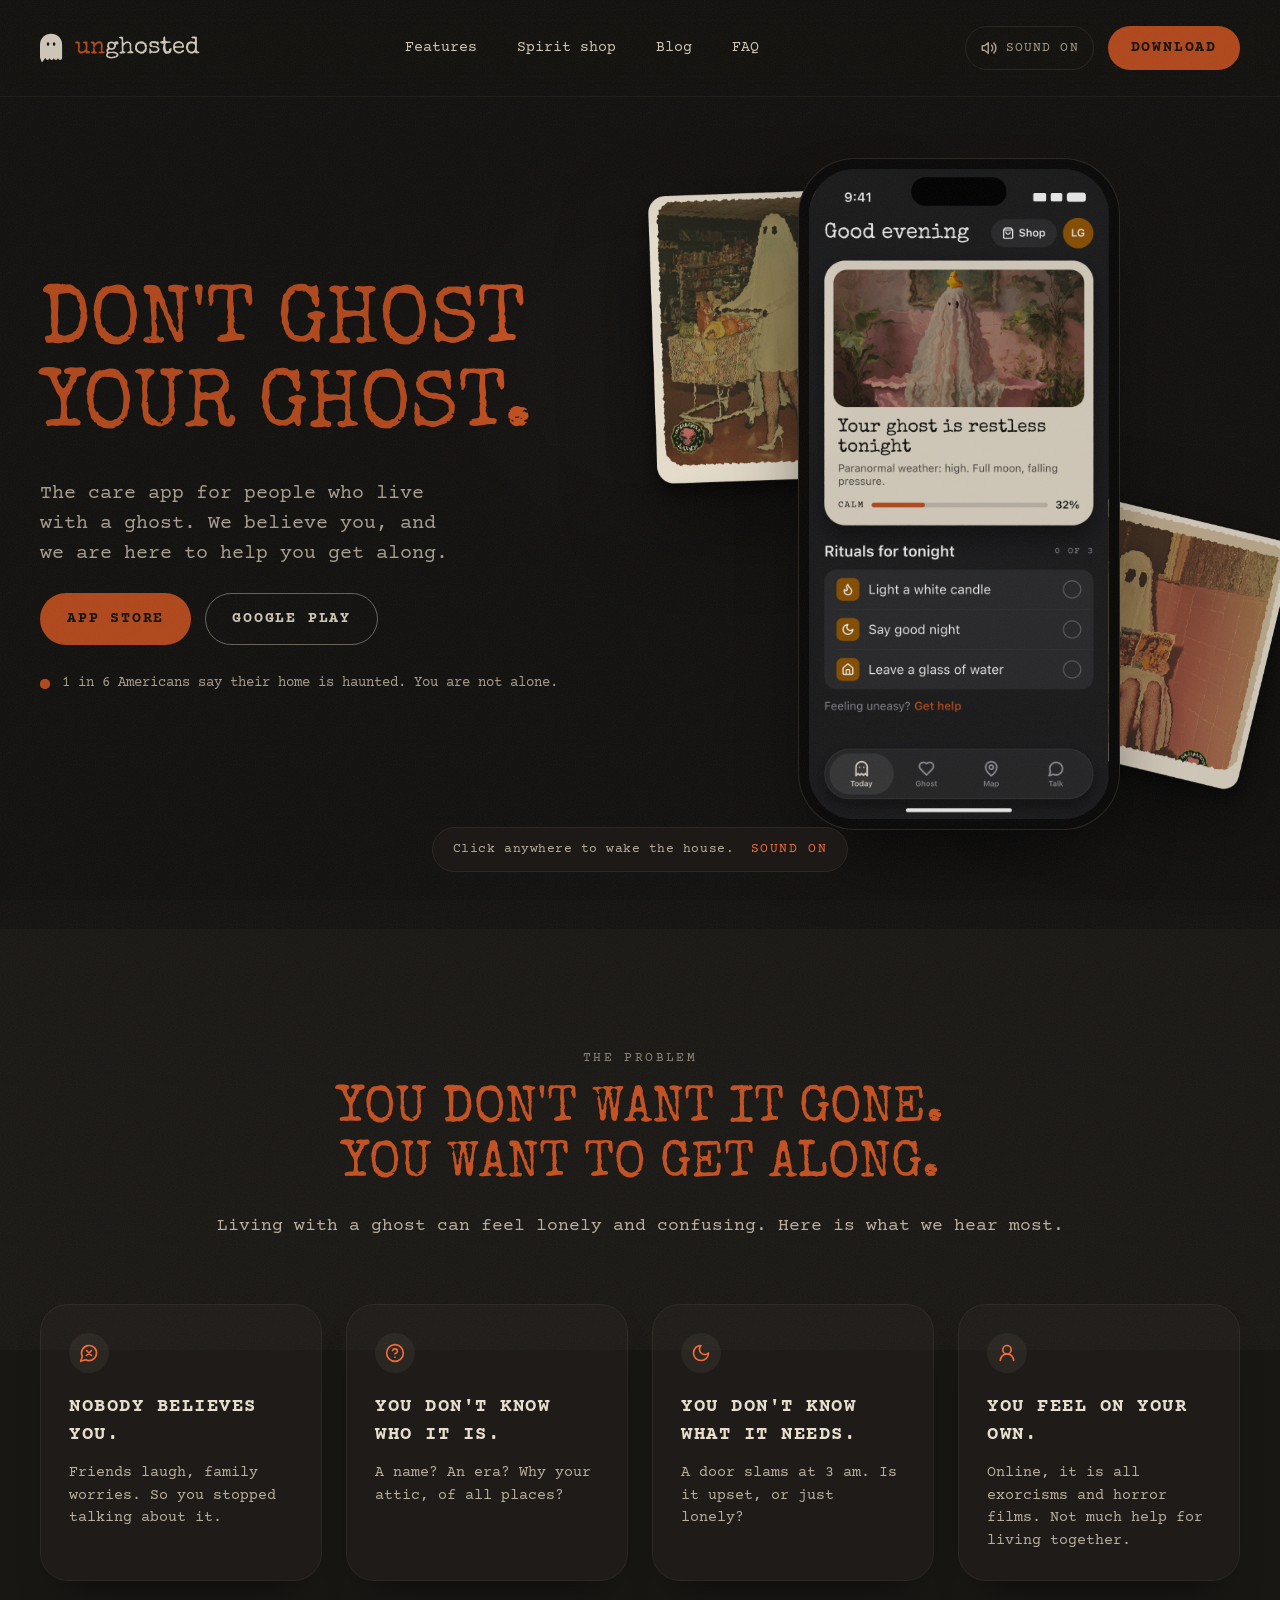
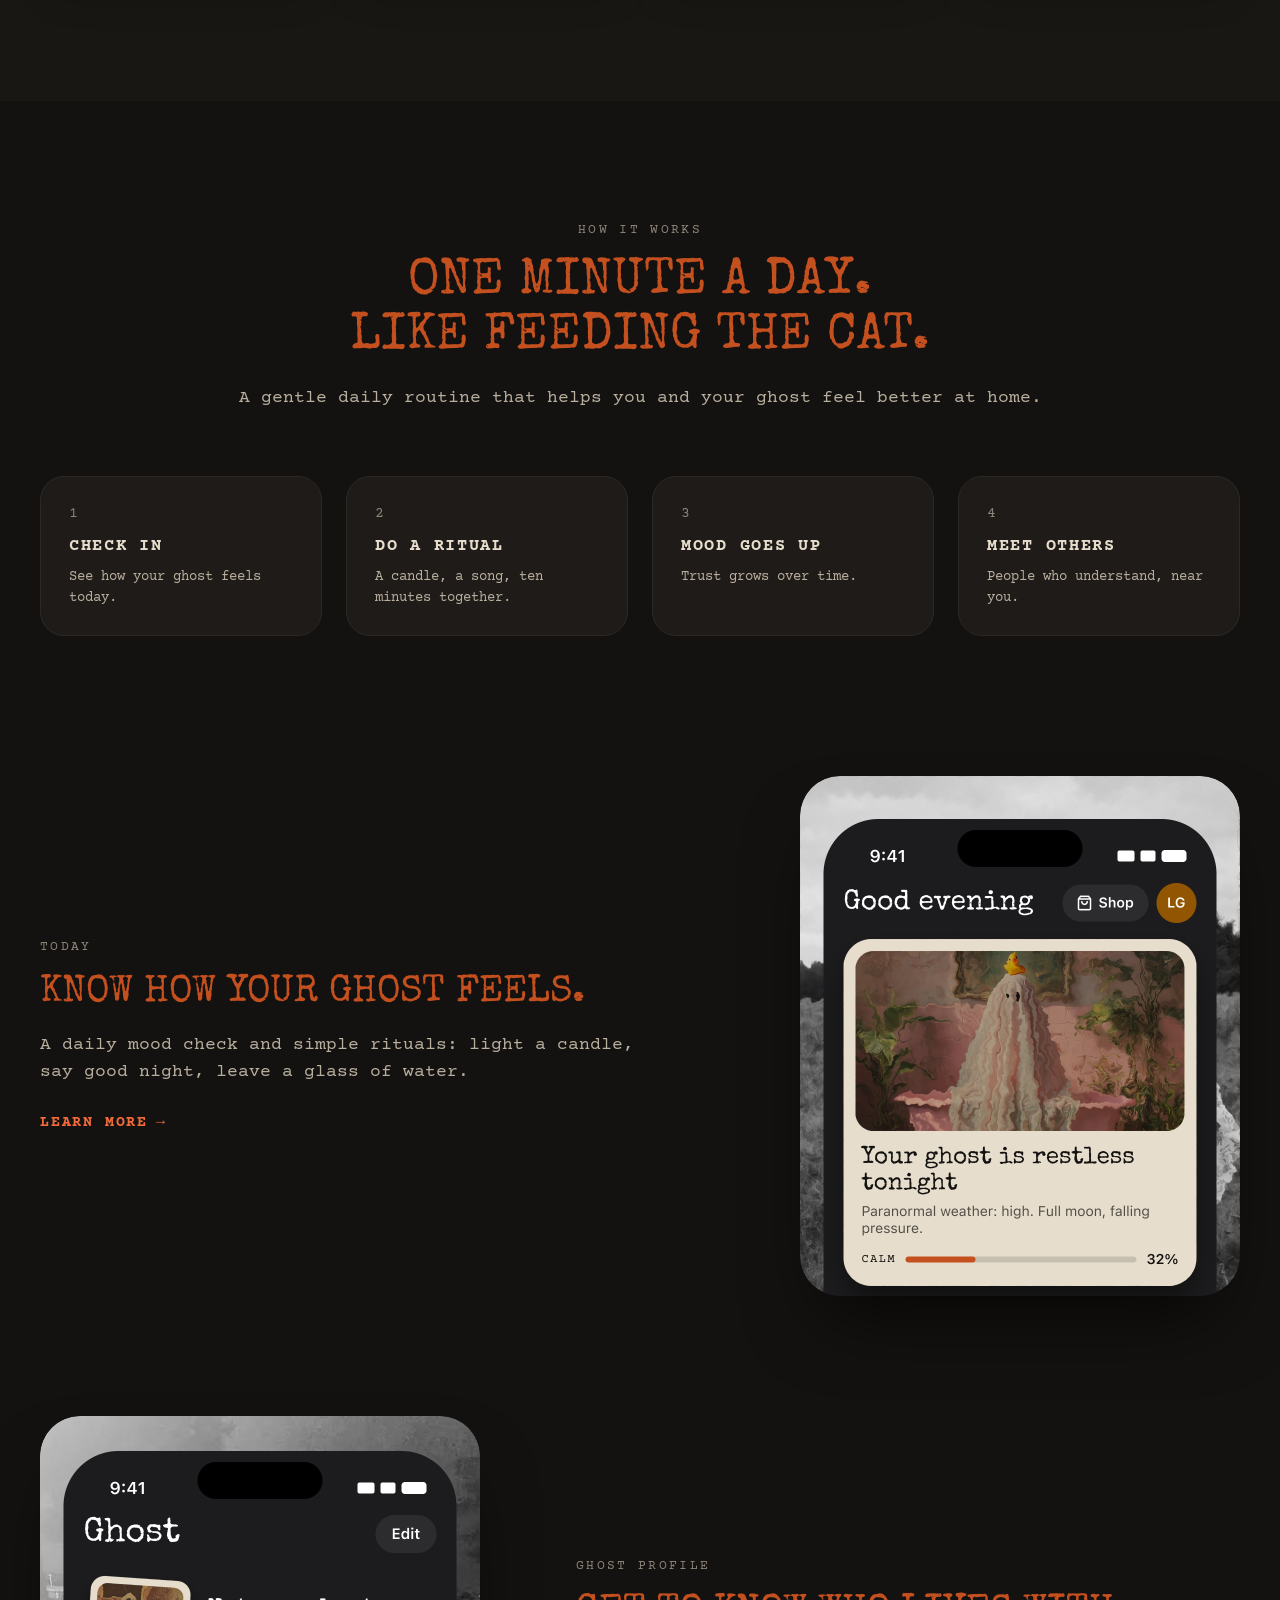
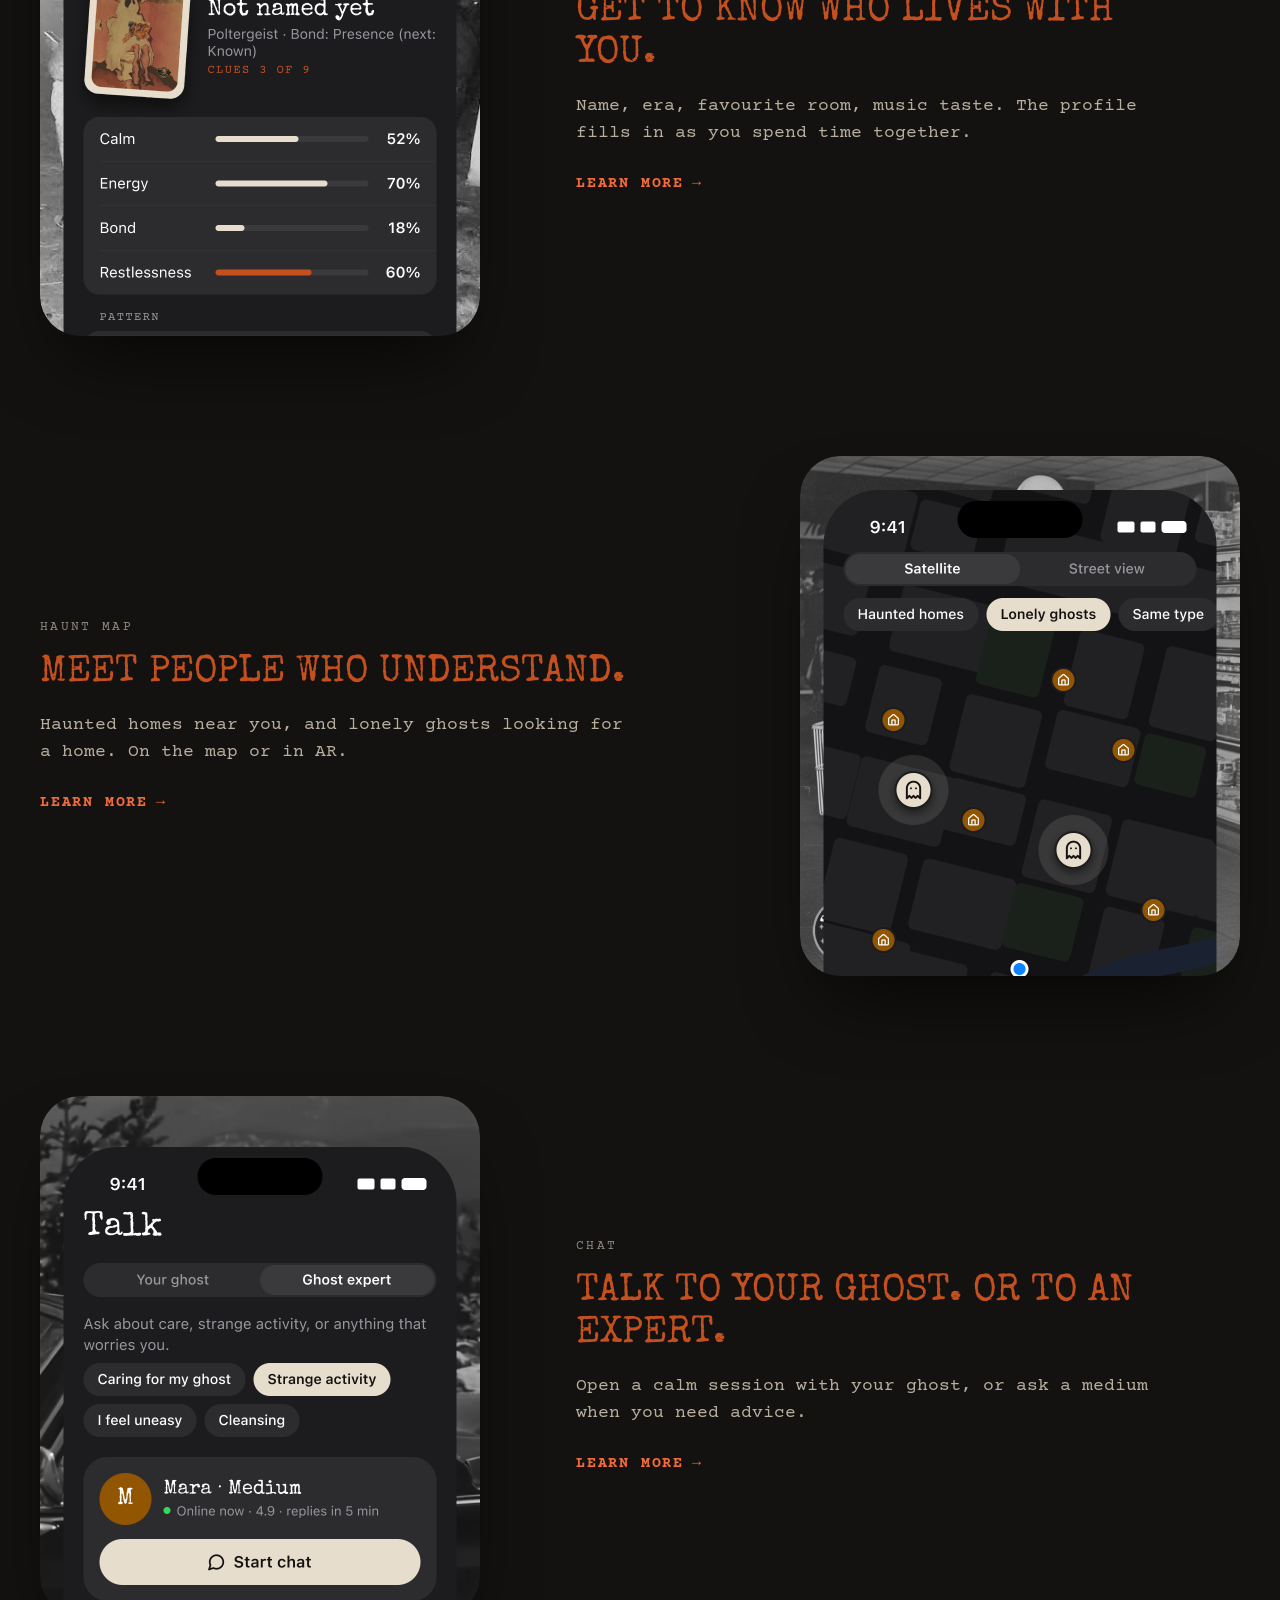
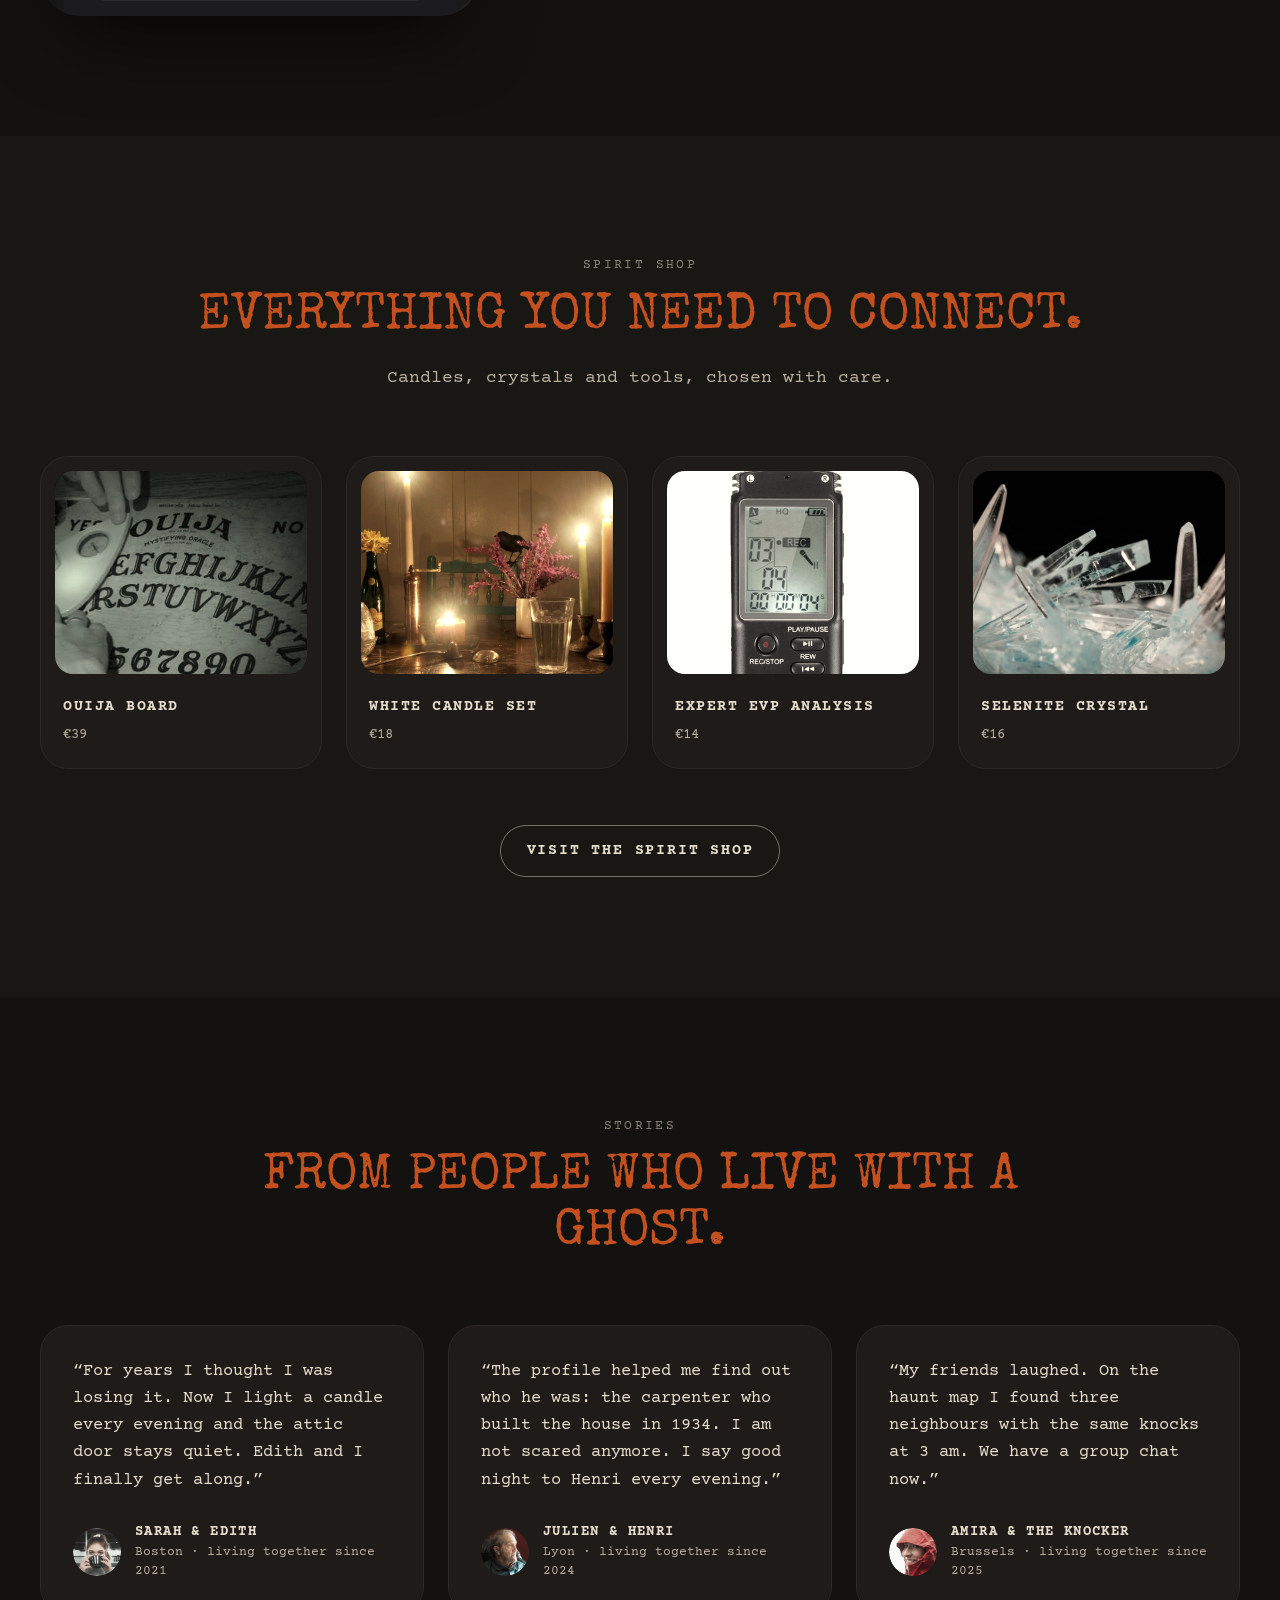
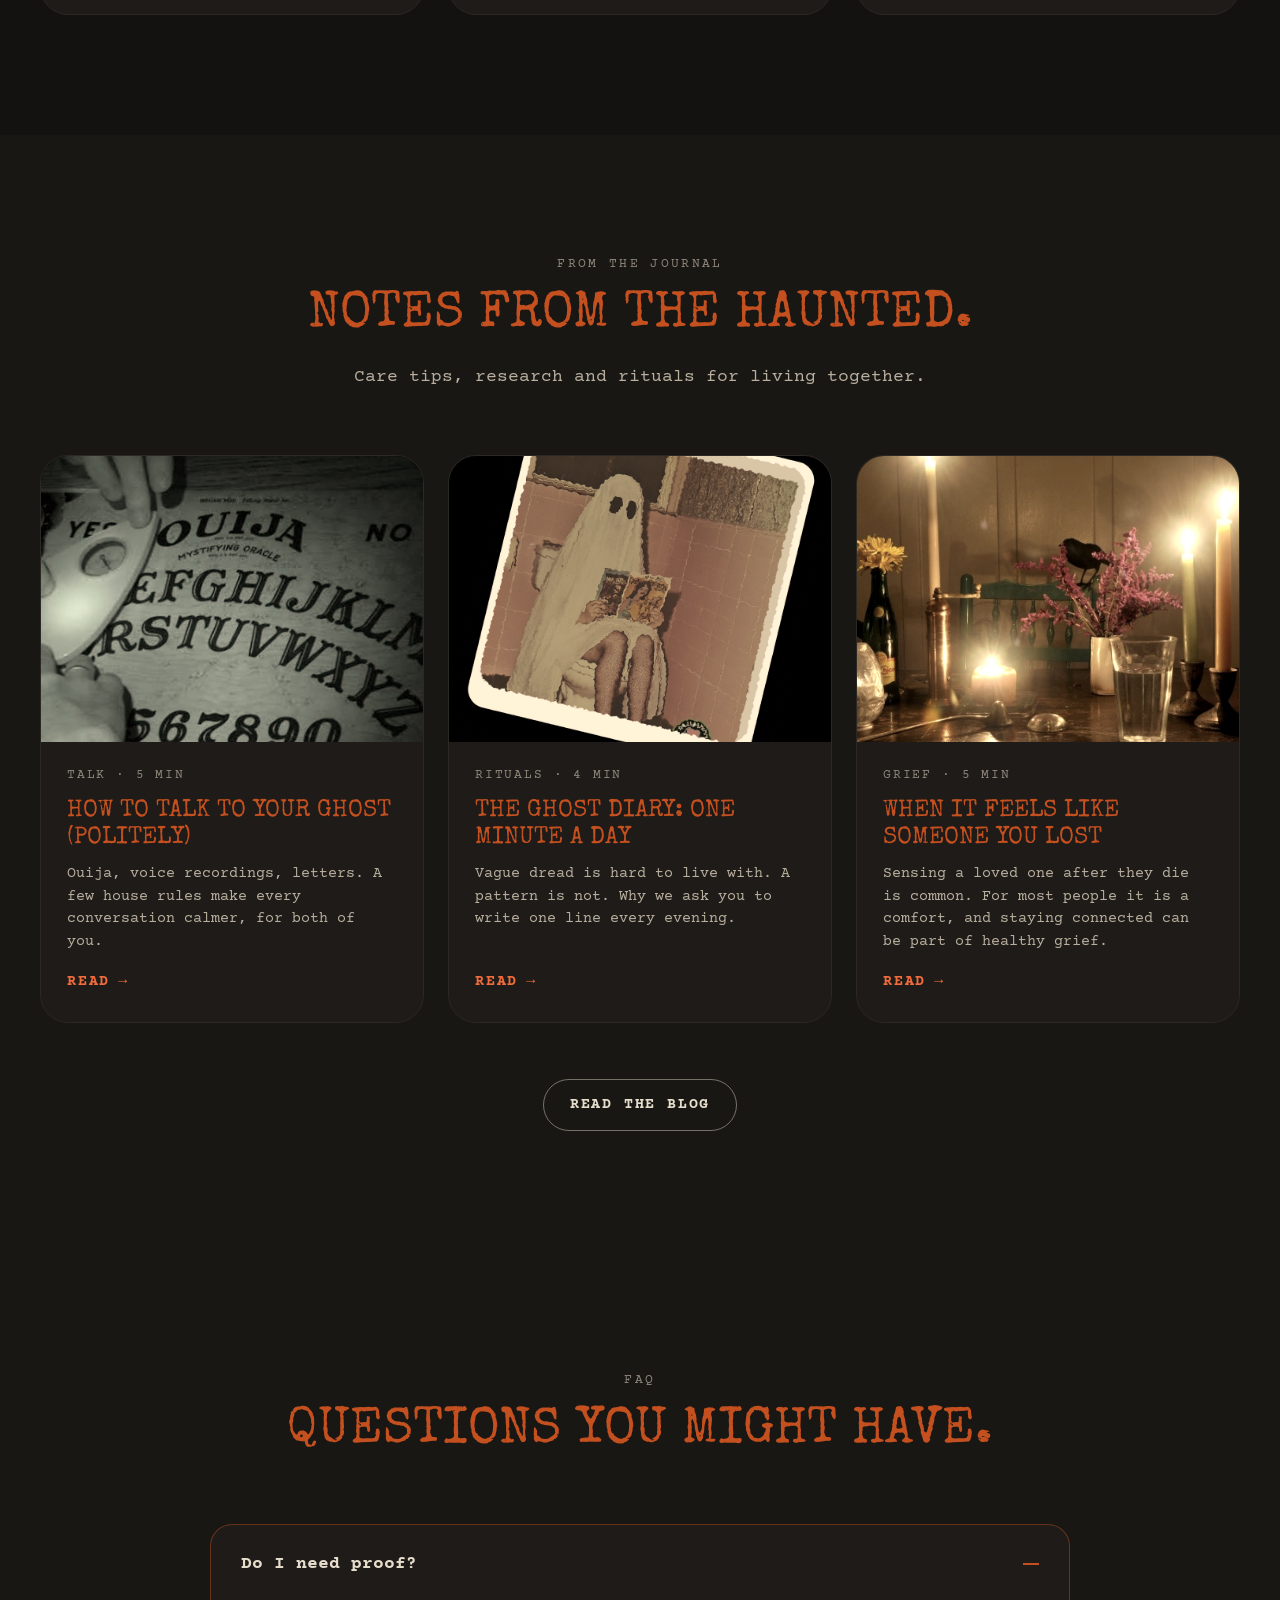
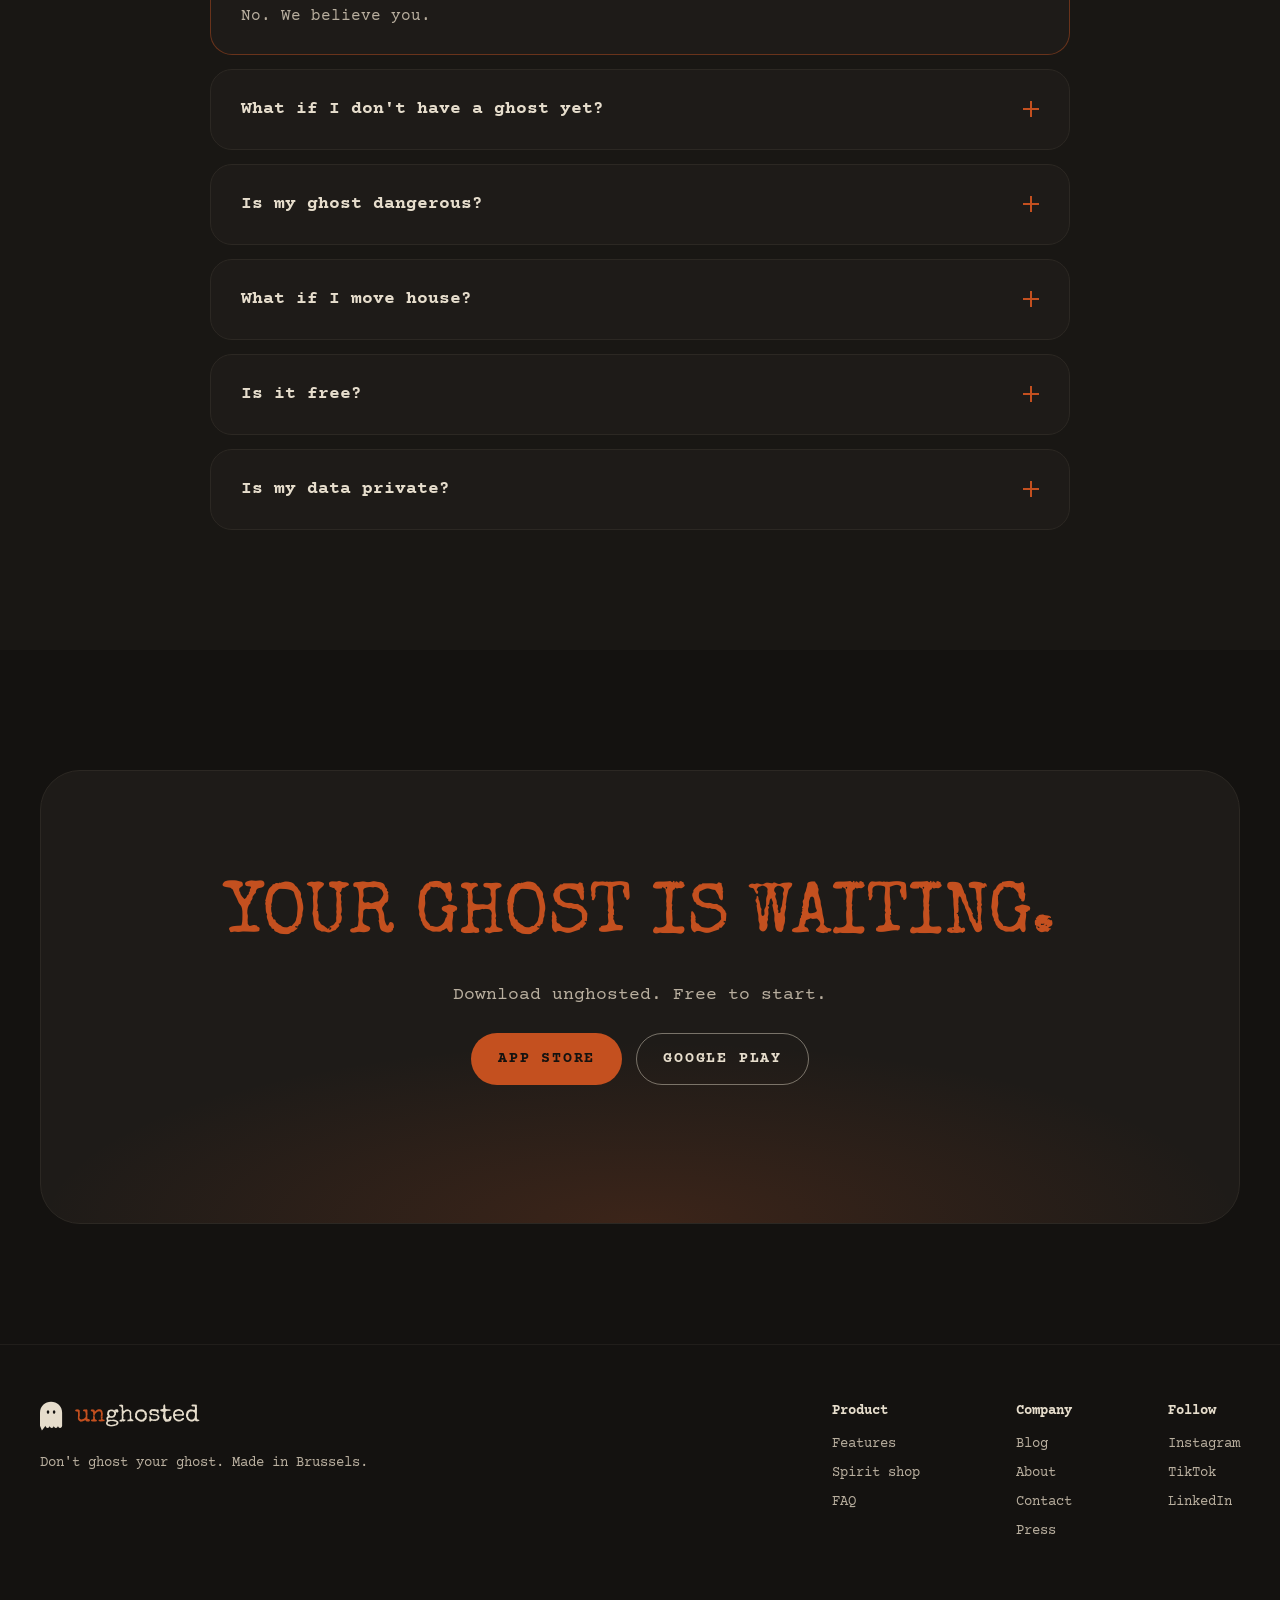
==== commit 9b110987: "Add blog with six posts Blog index with category filter, six research-based posts with sources, ritu" ====
--- a/index.html
+++ b/index.html
@@ -27,6 +27,7 @@
       <nav class="nav__links" aria-label="Main">
         <a href="#features">Features</a>
         <a href="#shop">Spirit shop</a>
+        <a href="blog/index.html">Blog</a>
         <a href="#faq">FAQ</a>
       </nav>
       <div class="nav__actions">
@@ -208,6 +209,45 @@
       </div>
     </section>
 
+    <!-- 06b From the journal (generated by tools/build_blog.py) -->
+    <!-- journal:start -->
+    <section class="section section--alt journal-strip" id="journal">
+      <div class="wrap">
+        <header class="section__head reveal">
+          <p class="eyebrow">From the journal</p>
+          <h2 class="h2">Notes from the haunted.</h2>
+          <p class="sub">Care tips, research and rituals for living together.</p>
+        </header>
+        <div class="post-grid"><a class="post-card reveal" href="blog/talking-to-your-ghost.html" data-cat="Talk" data-sound="whisper">
+  <span class="post-card__img"><img src="assets/shop-ouija.jpg" alt="Hands on a planchette over a Ouija board, night vision" loading="lazy"></span>
+  <span class="post-card__body">
+    <span class="post-card__meta">Talk · 5 min</span>
+    <span class="post-card__title">How to talk to your ghost (politely)</span>
+    <span class="post-card__dek">Ouija, voice recordings, letters. A few house rules make every conversation calmer, for both of you.</span>
+    <span class="link">Read <span aria-hidden="true">→</span></span>
+  </span>
+</a><a class="post-card reveal" href="blog/the-ghost-diary.html" data-cat="Rituals" data-sound="whisper">
+  <span class="post-card__img"><img src="assets/print-toilet.png" alt="Found photo: a ghost in a sheet reading comics on the toilet" loading="lazy"></span>
+  <span class="post-card__body">
+    <span class="post-card__meta">Rituals · 4 min</span>
+    <span class="post-card__title">The ghost diary: one minute a day</span>
+    <span class="post-card__dek">Vague dread is hard to live with. A pattern is not. Why we ask you to write one line every evening.</span>
+    <span class="link">Read <span aria-hidden="true">→</span></span>
+  </span>
+</a><a class="post-card reveal" href="blog/when-it-feels-like-someone-you-lost.html" data-cat="Grief" data-sound="whisper">
+  <span class="post-card__img"><img src="assets/shop-candles.jpg" alt="White candles and flowers on a wooden table in the evening" loading="lazy"></span>
+  <span class="post-card__body">
+    <span class="post-card__meta">Grief · 5 min</span>
+    <span class="post-card__title">When it feels like someone you lost</span>
+    <span class="post-card__dek">Sensing a loved one after they die is common. For most people it is a comfort, and staying connected can be part of healthy grief.</span>
+    <span class="link">Read <span aria-hidden="true">→</span></span>
+  </span>
+</a></div>
+        <div class="center reveal"><a class="btn btn--ghost" href="blog/index.html" data-sound="creak">Read the blog</a></div>
+      </div>
+    </section>
+    <!-- journal:end -->
+
     <!-- 07 FAQ -->
     <section class="section section--alt" id="faq">
       <div class="wrap wrap--narrow">
@@ -268,7 +308,7 @@
       </div>
       <div class="footer__cols">
         <div><h4>Product</h4><a href="#features">Features</a><a href="#shop">Spirit shop</a><a href="#faq">FAQ</a></div>
-        <div><h4>Company</h4><a href="#">About</a><a href="#">Contact</a><a href="#">Press</a></div>
+        <div><h4>Company</h4><a href="blog/index.html">Blog</a><a href="#">About</a><a href="#">Contact</a><a href="#">Press</a></div>
         <div><h4>Follow</h4><a href="#">Instagram</a><a href="#">TikTok</a><a href="#">LinkedIn</a></div>
       </div>
     </div>
--- a/styles.css
+++ b/styles.css
@@ -414,3 +414,122 @@
   *, *::before, *::after { animation: none !important; transition-duration: .01ms !important; }
   .reveal { opacity: 1; transform: none; filter: none; }
 }
+
+/* ---------- Blog ---------- */
+
+.nav__links a[aria-current="page"] { color: var(--rust-hi); }
+.section--tight { padding: 56px 0 96px; }
+
+.progress {
+  position: fixed; top: 0; left: 0; z-index: 60;
+  height: 3px; width: 100%;
+  background: var(--rust);
+  transform-origin: 0 50%; transform: scaleX(0);
+  box-shadow: 0 0 12px rgba(242, 107, 58, .6);
+}
+
+.blog-hero { padding: 96px 0 24px; }
+.blog-hero .display { margin-bottom: 20px; }
+.chips { display: flex; flex-wrap: wrap; gap: 10px; margin-top: 8px; }
+.chip {
+  height: 40px; padding: 0 18px; border-radius: 999px;
+  background: transparent; color: var(--sub); border: 1px solid var(--line);
+  font-family: var(--mono); font-size: 14px; cursor: pointer;
+  transition: color .3s, border-color .3s, background-color .3s;
+}
+.chip:hover { color: var(--cream); border-color: var(--muted); }
+.chip.is-on { background: var(--cream); color: var(--bg); border-color: var(--cream); font-weight: 700; }
+
+.post-grid { display: grid; grid-template-columns: repeat(3, 1fr); gap: 24px; margin-top: 24px; }
+.post-grid--2 { grid-template-columns: repeat(2, 1fr); margin-top: 0; }
+.post-card {
+  display: flex; flex-direction: column;
+  background: var(--card); border: 1px solid var(--line); border-radius: 28px; overflow: hidden;
+  transition: transform .5s var(--ease), border-color .4s, opacity .4s;
+}
+.post-card:hover { transform: translateY(-6px); border-color: rgba(196, 80, 31, .5); }
+.post-card.is-hidden { display: none; }
+.post-card__img { display: block; aspect-ratio: 4 / 3; overflow: hidden; background: #000; }
+.post-card__img img { width: 100%; height: 100%; object-fit: cover; filter: sepia(.35) saturate(.8) contrast(1.05); transform: scale(1.03); transition: transform 1.2s var(--ease), filter .6s; }
+.post-card:hover .post-card__img img { transform: scale(1.09); filter: sepia(0) saturate(1); }
+.post-card__body { display: flex; flex-direction: column; gap: 12px; padding: 24px 26px 28px; flex: 1; }
+.post-card__meta { color: var(--muted); font-size: 13px; letter-spacing: .14em; text-transform: uppercase; }
+.post-card__title { font-family: var(--type); color: var(--rust); text-transform: uppercase; font-size: 24px; line-height: 1.12; }
+.post-card__dek { color: var(--sub); font-size: 15px; flex: 1; }
+.post-card .link { margin-top: 6px; }
+.post-card:hover .link span { transform: translateX(6px); }
+
+.post-card--big { display: grid; grid-template-columns: 1.15fr 1fr; }
+.post-card--big .post-card__img { aspect-ratio: auto; min-height: 420px; }
+.post-card--big .post-card__body { justify-content: center; padding: 48px; gap: 18px; }
+.post-card--big .post-card__title { font-size: clamp(30px, 3.2vw, 44px); }
+.post-card--big .post-card__dek { flex: 0; font-size: 18px; }
+
+/* Article */
+.article__head { padding: 72px 0 40px; max-width: 900px; }
+.back { margin-bottom: 40px; }
+.back span { display: inline-block; transition: transform .35s var(--ease); }
+.back:hover span { transform: translateX(-6px); }
+.article__title {
+  font-family: var(--type); font-weight: 400; color: var(--rust); text-transform: uppercase;
+  font-size: clamp(40px, 5vw, 68px); line-height: 1.04; margin: 0 0 24px;
+}
+.article__dek { color: var(--sub); font-size: 20px; margin: 0; max-width: 46ch; }
+.article__cover { display: flex; justify-content: center; margin-bottom: 72px; }
+.print-frame {
+  --r0: -1.5deg;
+  width: min(760px, 100%);
+  background: var(--cream); padding: 16px 16px 56px; border-radius: 26px;
+  box-shadow: 0 40px 80px -30px rgba(0, 0, 0, .85);
+  cursor: pointer;
+}
+.print-frame img { width: 100%; aspect-ratio: 16 / 10; object-fit: cover; border-radius: 14px; filter: sepia(.3) contrast(1.05); }
+
+.prose { width: min(700px, 100% - 48px); margin: 0 auto; font-size: 18px; line-height: 1.75; color: #d9cfbd; }
+.prose p { margin: 0 0 24px; }
+.prose .lede::first-letter {
+  font-family: var(--type); color: var(--rust); float: left;
+  font-size: 84px; line-height: .8; padding: 10px 12px 0 0;
+}
+.prose h2 {
+  font-family: var(--type); font-weight: 400; color: var(--cream); text-transform: uppercase;
+  font-size: 30px; line-height: 1.15; margin: 56px 0 18px;
+}
+.prose ul { margin: 0 0 28px; padding: 0; list-style: none; }
+.prose li { position: relative; padding-left: 28px; margin-bottom: 10px; }
+.prose li::before { content: ""; position: absolute; left: 4px; top: .75em; width: 8px; height: 8px; border-radius: 50%; background: var(--rust); }
+.pull { margin: 48px 0; padding: 8px 0 8px 28px; border-left: 3px solid var(--rust); }
+.pull p { margin: 0; font-family: var(--type); color: var(--cream); font-size: 28px; line-height: 1.3; }
+
+.callout { border-radius: 24px; padding: 28px 30px; margin: 40px 0; }
+.callout h3 { margin: 0 0 8px; font-size: 20px; text-transform: uppercase; letter-spacing: .06em; }
+.callout p:last-child { margin: 0; }
+.callout__label { margin: 0 0 10px !important; font-size: 12px; letter-spacing: .2em; text-transform: uppercase; }
+.callout--ritual { background: var(--cream); color: var(--bg); box-shadow: 0 30px 60px -30px rgba(0, 0, 0, .8); transform: rotate(-.6deg); }
+.callout--ritual .callout__label { color: var(--rust); }
+.callout--safety { background: #1a1f1c; border: 1px solid #3c4a41; color: #dfe6df; }
+.callout--safety .callout__label { color: #8fc2a0; }
+
+.sources { margin-top: 64px; padding-top: 28px; border-top: 1px solid var(--line); }
+.sources ol { margin: 0; padding-left: 20px; font-size: 14px; color: var(--sub); }
+.sources li { margin-bottom: 8px; padding-left: 0; }
+.sources li::before { display: none; }
+.sources a { text-decoration: underline; text-decoration-color: rgba(185, 175, 159, .4); text-underline-offset: 3px; }
+.sources a:hover { color: var(--cream); }
+.byline { margin-top: 40px !important; font-size: 14px; color: var(--muted); font-style: italic; }
+
+/* Home teaser */
+.journal-strip .post-grid { margin-top: 0; }
+
+@media (max-width: 1080px) {
+  .post-grid { grid-template-columns: repeat(2, 1fr); }
+  .post-card--big { grid-template-columns: 1fr; }
+  .post-card--big .post-card__img { min-height: 280px; }
+  .post-card--big .post-card__body { padding: 32px; }
+}
+@media (max-width: 680px) {
+  .post-grid, .post-grid--2 { grid-template-columns: 1fr; }
+  .prose { width: calc(100% - 32px); font-size: 17px; }
+  .print-frame { padding: 10px 10px 36px; }
+  .pull p { font-size: 23px; }
+}
